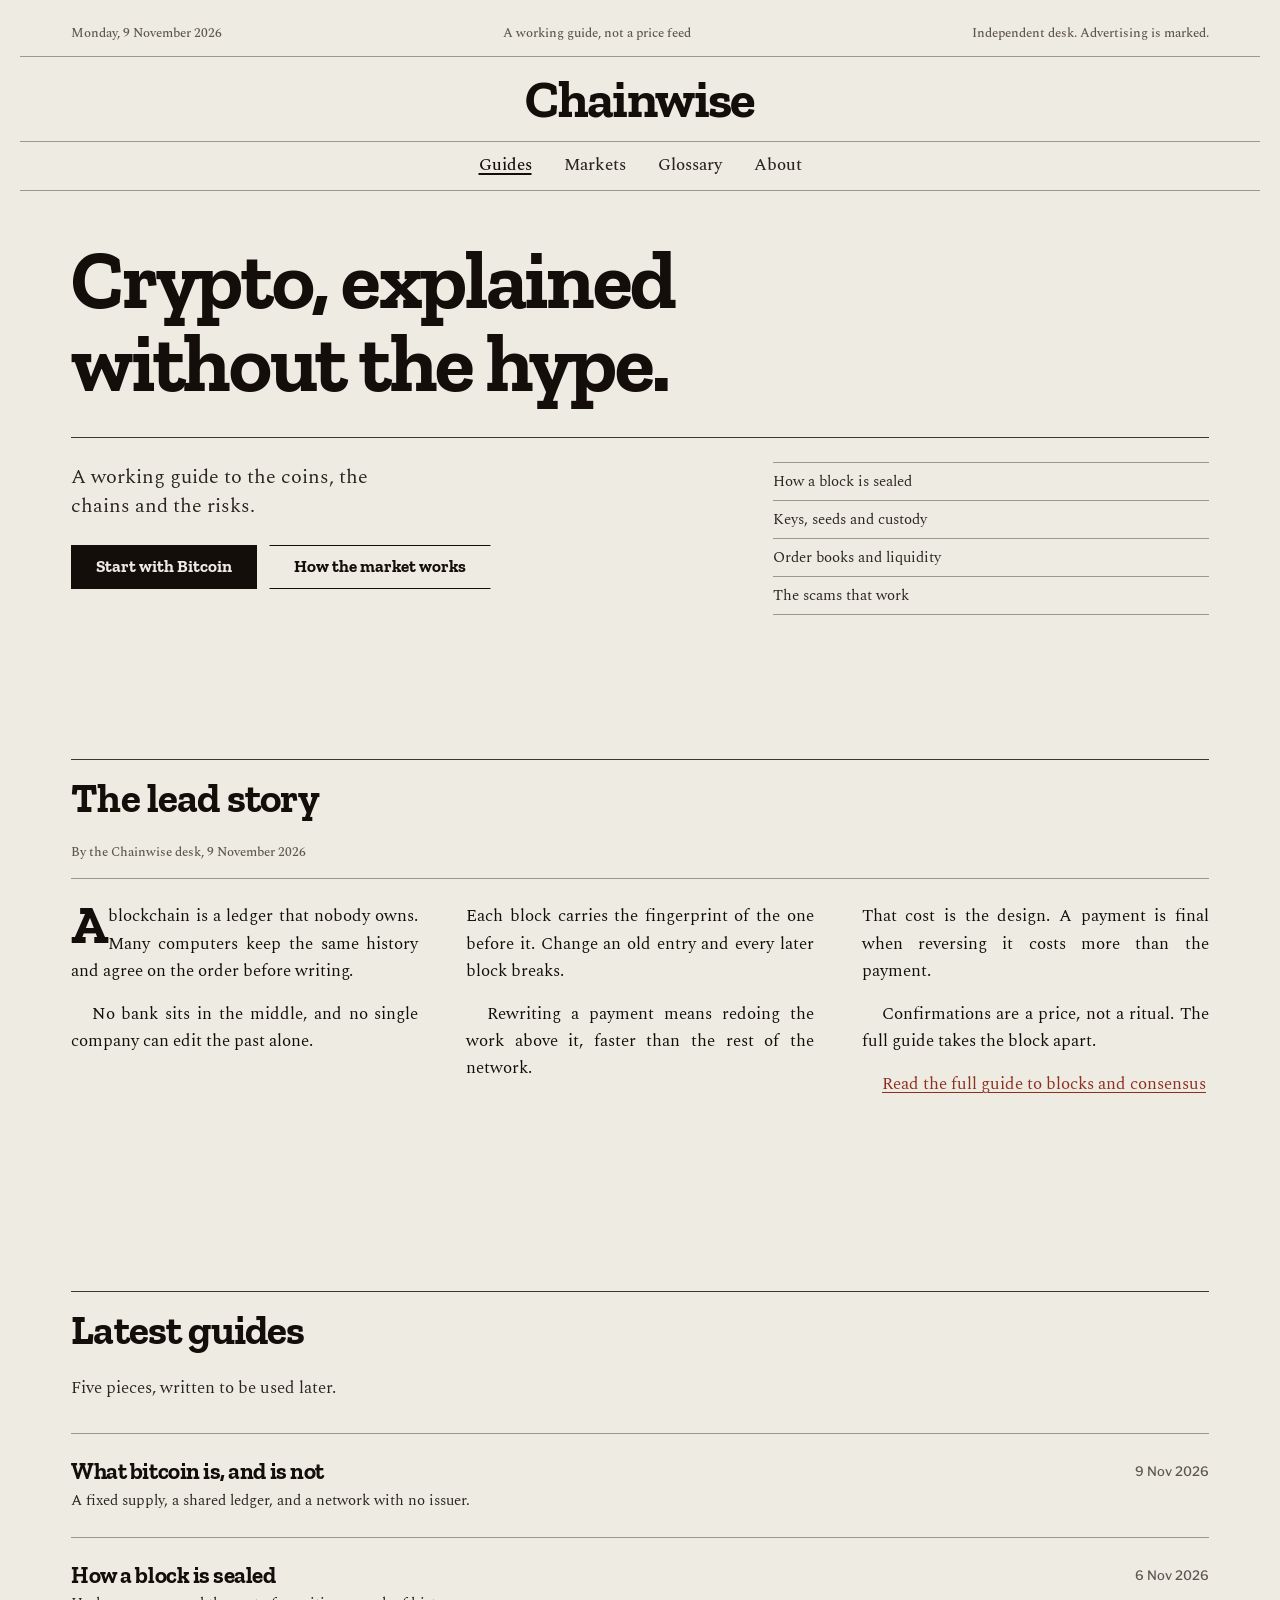
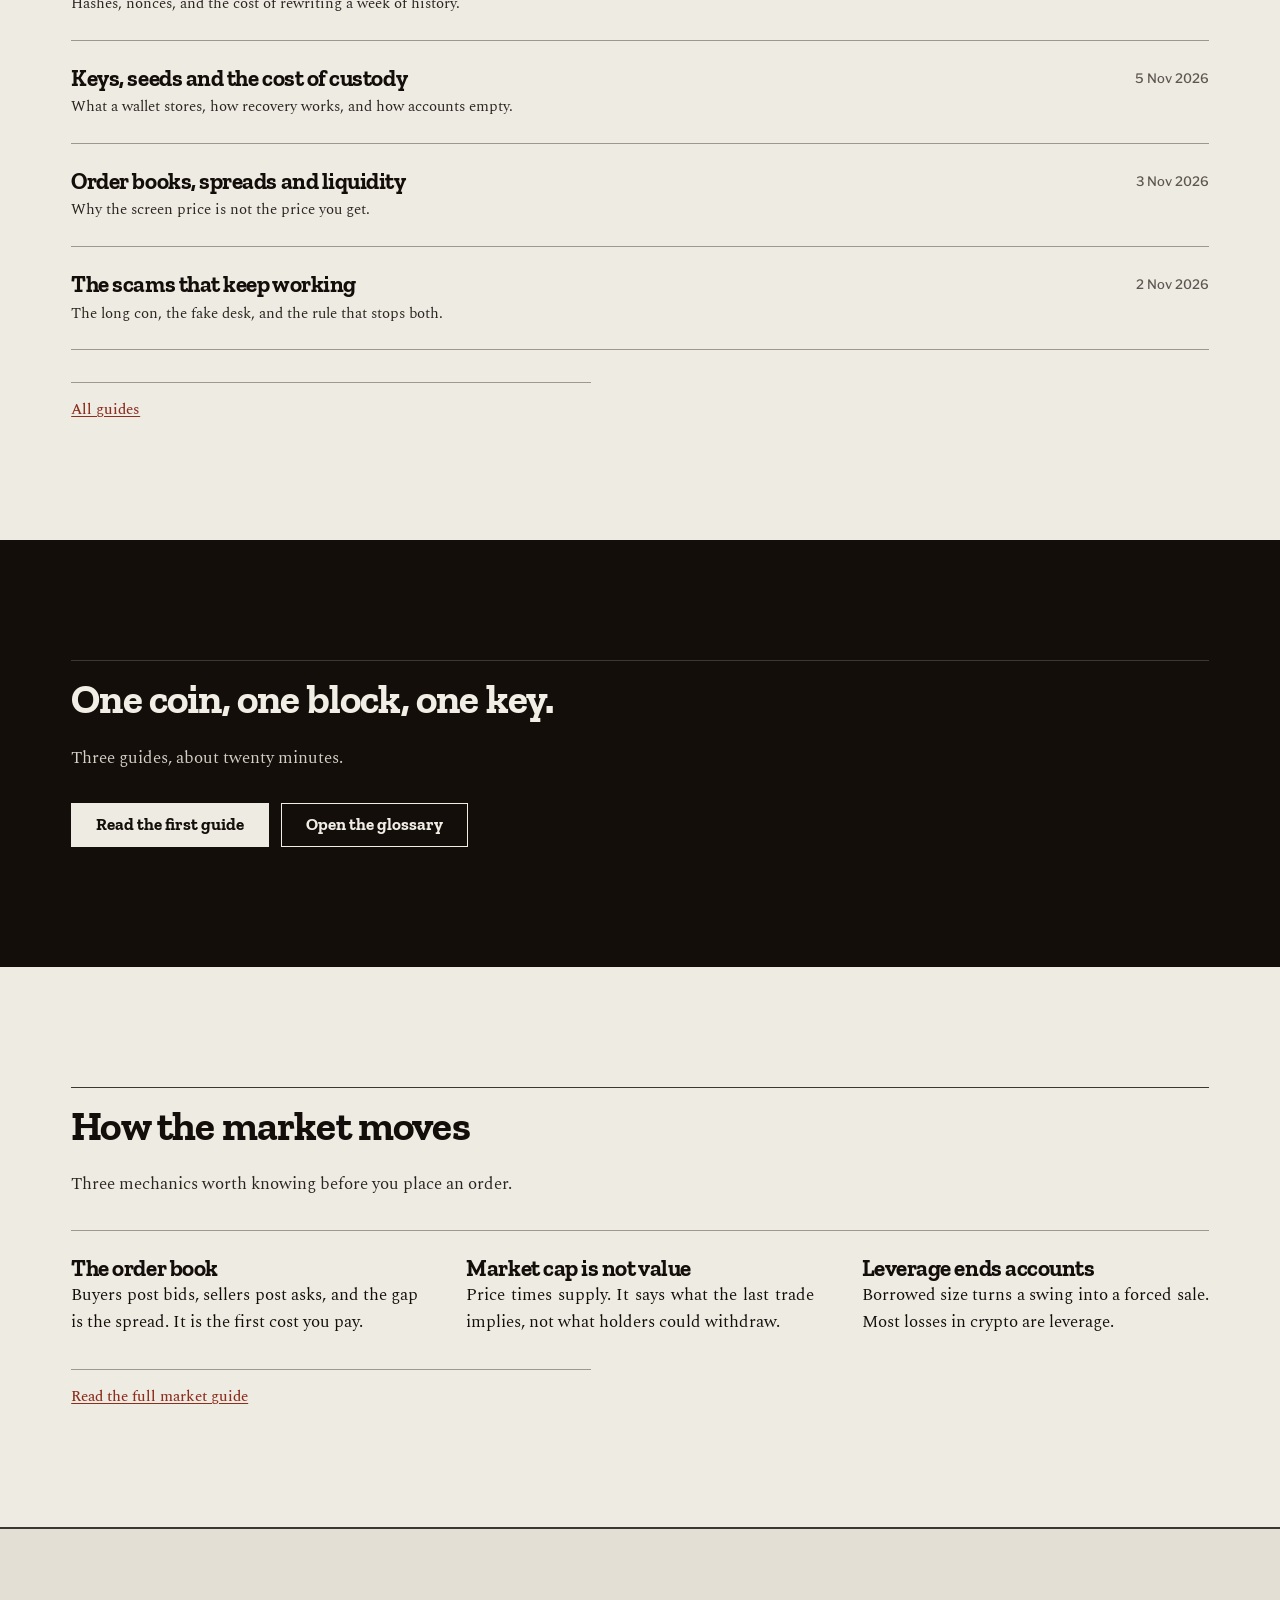
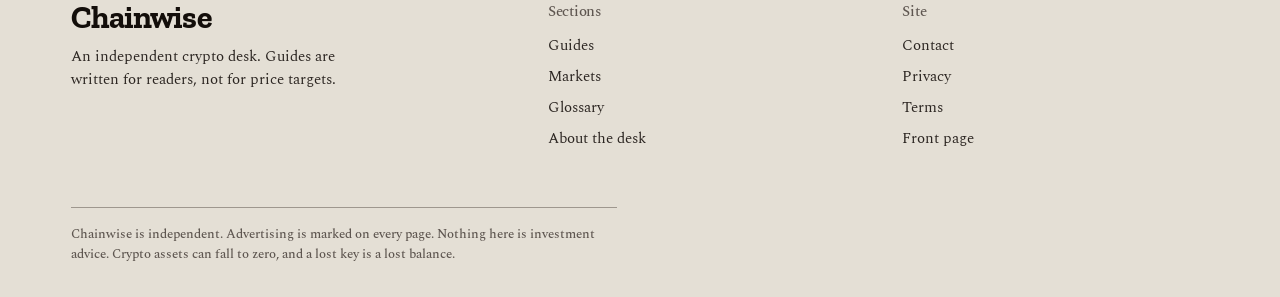
==== cryptocurrency-website/index.html @ dc1852b2 "Add Chainwise, a crypto publication for ad-network review Twelve pages of original guides, a glossar" ====
<!doctype html>
<html lang="en">
<head>
  <meta charset="utf-8">
  <meta name="viewport" content="width=device-width, initial-scale=1">
  <title>Chainwise, crypto explained without the hype</title>
  <meta name="description" content="Chainwise is an independent crypto desk: plain guides to bitcoin, blockchains, wallets and the market, plus a glossary in plain English.">
  <meta name="theme-color" content="#efeadf">
  <link rel="icon" href="data:image/svg+xml,%3Csvg xmlns='http://www.w3.org/2000/svg' viewBox='0 0 64 64'%3E%3Crect width='64' height='64' fill='%23171613'/%3E%3Ctext x='32' y='46' text-anchor='middle' font-family='Georgia,serif' font-size='38' font-weight='700' fill='%23efeadf'%3EC%3C/text%3E%3C/svg%3E">
  <meta name="profiton-domain-verification" content="e95c9ff57c43ef7f27b93172f4b1ba4f611fa2ead5712ec9dd052ca87fd2babe">
  <meta name="author" content="Chainwise desk">
  <meta property="og:title" content="Chainwise, crypto explained without the hype">
  <meta property="og:description" content="Plain guides to bitcoin, blockchains, wallets and the market.">
  <meta property="og:type" content="website">
  <link rel="preconnect" href="https://fonts.googleapis.com">
  <link rel="preconnect" href="https://fonts.gstatic.com" crossorigin>
  <link rel="stylesheet" href="https://fonts.googleapis.com/css2?family=Zilla+Slab:wght@700&family=Spectral:ital,wght@0,400;0,500;1,400&family=Libre+Franklin:wght@500&display=swap">
  <link rel="stylesheet" href="styles.css">
</head>
<body>

<a class="skip" href="#main">Skip to content</a>

<header class="masthead">
  <div class="wrap masthead__bar">
    <p><time datetime="2026-11-09">Monday, 9 November 2026</time></p>
    <p>A working guide, not a price feed</p>
    <p>Independent desk. Advertising is marked.</p>
  </div>
  <div class="wrap masthead__brand">
    <a class="wordmark" href="index.html">Chainwise</a>
  </div>
  <nav class="nav wrap" aria-label="Sections">
    <a href="learn.html" aria-current="page">Guides</a>
    <a href="learn.html#markets">Markets</a>
    <a href="glossary.html">Glossary</a>
    <a href="about.html">About</a>
  </nav>
</header>

<!-- ad: top -->
<section class="ad" data-band="top" hidden aria-label="Advertisement">
  <div class="wrap ad__inner">
    <p class="ad__label">Advertisement</p>
    <div class="ad-slot" data-slot="top" data-size="leaderboard"></div>
  </div>
</section>

<main id="main">

  <section class="hero wrap">
    <h1 class="hero__head">Crypto, explained without the hype.</h1>
    <div class="hero__foot">
      <div>
        <p class="hero__lede">A working guide to the coins, the chains and the risks.</p>
        <p class="hero__acts">
          <a class="btn btn--ink" href="what-is-bitcoin.html">Start with Bitcoin</a>
          <a class="btn btn--rule" href="reading-the-market.html">How the market works</a>
        </p>
      </div>
      <nav aria-label="Inside this issue">
        <ul class="hero__index">
          <li><a href="how-blockchains-work.html">How a block is sealed</a></li>
          <li><a href="wallets-and-self-custody.html">Keys, seeds and custody</a></li>
          <li><a href="reading-the-market.html">Order books and liquidity</a></li>
          <li><a href="crypto-scams.html">The scams that work</a></li>
        </ul>
      </nav>
    </div>
  </section>

  <section class="band band--tight wrap" aria-labelledby="lead-title">
    <h2 class="section-head" id="lead-title">The lead story</h2>
    <p class="front__byline">By the Chainwise desk, <time datetime="2026-11-09">9 November 2026</time></p>
    <div class="front">
      <div class="front__col">
        <p class="dropcap">A blockchain is a ledger that nobody owns. Many computers keep the same history and agree on the order before writing.</p>
        <p>No bank sits in the middle, and no single company can edit the past alone.</p>
      </div>
      <div class="front__col">
        <p>Each block carries the fingerprint of the one before it. Change an old entry and every later block breaks.</p>
        <p>Rewriting a payment means redoing the work above it, faster than the rest of the network.</p>
      </div>
      <div class="front__col">
        <p>That cost is the design. A payment is final when reversing it costs more than the payment.</p>
        <p>Confirmations are a price, not a ritual. The full guide takes the block apart.</p>
        <p><a href="how-blockchains-work.html">Read the full guide to blocks and consensus</a></p>
      </div>
    </div>
  </section>

  <!-- ad: mid -->
  <section class="ad" data-band="mid" hidden aria-label="Advertisement">
    <div class="wrap ad__inner">
      <p class="ad__label">Advertisement</p>
      <div class="ad-slot" data-slot="mid" data-size="rectangle"></div>
    </div>
  </section>

  <section class="band wrap" aria-labelledby="latest-title">
    <h2 class="section-head" id="latest-title">Latest guides</h2>
    <p class="section-dek">Five pieces, written to be used later.</p>
    <ol class="stories">
      <li class="story">
        <div>
          <h3 class="story__title"><a href="what-is-bitcoin.html">What bitcoin is, and is not</a></h3>
          <p class="story__dek">A fixed supply, a shared ledger, and a network with no issuer.</p>
        </div>
        <p class="story__date"><time datetime="2026-11-09">9 Nov 2026</time></p>
      </li>
      <li class="story">
        <div>
          <h3 class="story__title"><a href="how-blockchains-work.html">How a block is sealed</a></h3>
          <p class="story__dek">Hashes, nonces, and the cost of rewriting a week of history.</p>
        </div>
        <p class="story__date"><time datetime="2026-11-06">6 Nov 2026</time></p>
      </li>
      <li class="story">
        <div>
          <h3 class="story__title"><a href="wallets-and-self-custody.html">Keys, seeds and the cost of custody</a></h3>
          <p class="story__dek">What a wallet stores, how recovery works, and how accounts empty.</p>
        </div>
        <p class="story__date"><time datetime="2026-11-05">5 Nov 2026</time></p>
      </li>
      <li class="story">
        <div>
          <h3 class="story__title"><a href="reading-the-market.html">Order books, spreads and liquidity</a></h3>
          <p class="story__dek">Why the screen price is not the price you get.</p>
        </div>
        <p class="story__date"><time datetime="2026-11-03">3 Nov 2026</time></p>
      </li>
      <li class="story">
        <div>
          <h3 class="story__title"><a href="crypto-scams.html">The scams that keep working</a></h3>
          <p class="story__dek">The long con, the fake desk, and the rule that stops both.</p>
        </div>
        <p class="story__date"><time datetime="2026-11-02">2 Nov 2026</time></p>
      </li>
    </ol>
    <p class="section-foot"><a class="kicker-link" href="learn.html">All guides</a></p>
  </section>

  <section class="band--ink" aria-labelledby="start-title">
    <div class="wrap">
      <h2 class="section-head" id="start-title">One coin, one block, one key.</h2>
      <p class="section-dek measure">Three guides, about twenty minutes.</p>
      <p class="hero__acts">
        <a class="btn btn--paper" href="what-is-bitcoin.html">Read the first guide</a>
        <a class="btn btn--rule" href="glossary.html">Open the glossary</a>
      </p>
    </div>
  </section>

  <section class="band wrap" aria-labelledby="markets-title" id="markets">
    <h2 class="section-head" id="markets-title">How the market moves</h2>
    <p class="section-dek">Three mechanics worth knowing before you place an order.</p>
    <div class="front">
      <div class="front__col">
        <h3 class="story__title">The order book</h3>
        <p>Buyers post bids, sellers post asks, and the gap is the spread. It is the first cost you pay.</p>
      </div>
      <div class="front__col">
        <h3 class="story__title">Market cap is not value</h3>
        <p>Price times supply. It says what the last trade implies, not what holders could withdraw.</p>
      </div>
      <div class="front__col">
        <h3 class="story__title">Leverage ends accounts</h3>
        <p>Borrowed size turns a swing into a forced sale. Most losses in crypto are leverage.</p>
      </div>
    </div>
    <p class="section-foot"><a class="kicker-link" href="reading-the-market.html">Read the full market guide</a></p>
  </section>

  <!-- ad: bottom -->
  <section class="ad" data-band="bottom" hidden aria-label="Advertisement">
    <div class="wrap ad__inner">
      <p class="ad__label">Advertisement</p>
      <div class="ad-slot" data-slot="bottom" data-size="leaderboard"></div>
    </div>
  </section>

</main>

<footer class="colophon">
  <div class="wrap colophon__grid">
    <div>
      <p class="colophon__mark">Chainwise</p>
      <p class="colophon__line">An independent crypto desk. Guides are written for readers, not for price targets.</p>
    </div>
    <nav aria-label="Sections">
      <h2>Sections</h2>
      <ul>
        <li><a href="learn.html">Guides</a></li>
        <li><a href="learn.html#markets">Markets</a></li>
        <li><a href="glossary.html">Glossary</a></li>
        <li><a href="about.html">About the desk</a></li>
      </ul>
    </nav>
    <nav aria-label="Site">
      <h2>Site</h2>
      <ul>
        <li><a href="contact.html">Contact</a></li>
        <li><a href="privacy.html">Privacy</a></li>
        <li><a href="terms.html">Terms</a></li>
        <li><a href="index.html">Front page</a></li>
      </ul>
    </nav>
    <p class="colophon__note">Chainwise is independent. Advertising is marked on every page. Nothing here is investment advice. Crypto assets can fall to zero, and a lost key is a lost balance.</p>
  </div>
</footer>

<!-- sticky anchor ad -->
<div class="anchor" id="anchor-ad" hidden>
  <button class="anchor__close" id="anchor-close" type="button" aria-label="Close advertisement">×</button>
  <div class="anchor__inner">
    <div class="ad-slot" id="anchor-slot" data-slot="anchor" data-size="anchor"></div>
  </div>
</div>

<!-- hidden, script only -->
<div class="ad-slot ad-slot-hidden" data-slot="native" aria-hidden="true"></div>
<div class="ad-slot ad-slot-hidden" data-slot="pop" aria-hidden="true"></div>
<div class="ad-slot ad-slot-hidden" data-slot="social" aria-hidden="true"></div>

<script src="ads.js"></script>
<script src="site.js"></script>
</body>
</html>
---- cryptocurrency-website/styles.css ----
/* Hallmark · v2.0.0 · build · genre: editorial · theme: newsprint (dealt 2/3, seed professional-cryptocurrency-knowledge-magazine-2f0e·7677c593·2026-11-09·r0) · job: read a guide · nav: centred masthead over a double rule · footer: colophon · hero: Banner · signature: the sealed block, four named parts on one ruled diagram */
/* Hallmark · pre-emit critique: P4 H4 E4 S4 R4 V4 · weakest: S, a crypto explainer could belong to any finance desk; fixed by leading with the block's own parts, named, instead of a market dashboard */
/* Hallmark · dismissed F18 · the three slots are ad placements, not image slots */
/* Hallmark · dismissed 58 · guides and policies are documents, not screens; the front page is held to the budget and passes */

/* ===========================================================
   Tokens
   =========================================================== */

:root {
  --paper: oklch(94% 0.011 92);
  --paper-2: oklch(90.5% 0.015 88);
  --paper-3: oklch(87% 0.017 86);
  --ink: oklch(17% 0.012 60);
  --ink-2: oklch(27% 0.012 58);
  --muted: oklch(46% 0.014 60);
  --rule: oklch(68% 0.016 75);
  --rule-2: oklch(34% 0.012 60);
  --brick: oklch(44% 0.13 32);
  --paper-on-ink: oklch(95% 0.012 90);
  --paper-soft: oklch(86% 0.014 88);
  --focus: oklch(48% 0.17 32);

  --display: "Zilla Slab", ui-serif, Georgia, serif;
  --body: "Spectral", ui-serif, Georgia, serif;
  --agate: "Libre Franklin", ui-sans-serif, system-ui, sans-serif;

  --text-xs: 0.8125rem;
  --text-sm: 0.9375rem;
  --text-base: 1.0625rem;
  --text-lead: clamp(1.1875rem, 1.6vw, 1.375rem);
  --text-title: clamp(1.25rem, 1.8vw, 1.5rem);
  --text-section: clamp(2.05rem, 3.2vw, 2.9rem);
  --text-hero: clamp(2.8rem, 6.4vw, 5.2rem);

  --space-3xs: 0.125rem;
  --space-2xs: 0.25rem;
  --space-xs: 0.5rem;
  --space-sm: 0.75rem;
  --space-md: 1rem;
  --space-lg: 1.5rem;
  --space-xl: 2rem;
  --space-2xl: 3rem;
  --space-3xl: 4.5rem;
  --space-4xl: 7.5rem;
  --space-5xl: 9rem;

  --container: 1240px;
  --gutter: clamp(1rem, 4vw, 4.5rem);
  --rule-hair: 1px;
  --measure: 65ch;

  --z-ad: 40;
  --z-anchor: 60;
}

/* ===========================================================
   Base
   =========================================================== */

*,
*::before,
*::after { box-sizing: border-box; }

html,
body { overflow-x: clip; }

html {
  background: var(--paper);
  color: var(--ink);
  -webkit-text-size-adjust: 100%;
}

body {
  margin: 0;
  font-family: var(--body);
  font-size: var(--text-base);
  line-height: 1.55;
  font-weight: 400;
  text-rendering: optimizeLegibility;
  background: var(--paper);
}

body::selection { background: color-mix(in oklab, var(--brick) 22%, transparent); }

img,
svg,
iframe { max-width: 100%; }

h1,
h2,
h3,
h4,
p,
figure,
blockquote,
ul,
ol,
dl { margin: 0; }

h1,
h2,
h3,
h4 {
  font-family: var(--display);
  font-weight: 700;
  letter-spacing: -0.02em;
  line-height: 1.1;
  overflow-wrap: break-word;
  min-width: 0;
  text-wrap: balance;
}

a {
  color: var(--brick);
  text-decoration: underline;
  text-decoration-thickness: var(--rule-hair);
  text-underline-offset: 0.16em;
  transition: text-decoration-thickness 120ms ease;
}

a:hover { text-decoration-thickness: 2px; }

a:focus-visible,
button:focus-visible,
input:focus-visible,
textarea:focus-visible,
select:focus-visible {
  outline: 2px solid var(--focus);
  outline-offset: 2px;
  border-radius: 0;
}

p { max-width: var(--measure); }

hr {
  border: 0;
  border-block-start: var(--rule-hair) solid var(--rule);
  margin-block: var(--space-xl);
}

.wrap {
  width: 100%;
  max-width: var(--container);
  margin-inline: auto;
  padding-inline: var(--gutter);
}

.skip {
  position: absolute;
  left: var(--space-md);
  top: var(--space-md);
  z-index: 100;
  padding: var(--space-sm) var(--space-md);
  background: var(--ink);
  color: var(--paper);
  font: 700 var(--text-sm)/1 var(--display);
  transform: translateY(-200%);
}

.skip:focus-visible { transform: translateY(0); }

.visually-hidden {
  position: absolute;
  width: 1px;
  height: 1px;
  margin: -1px;
  padding: 0;
  overflow: hidden;
  clip-path: inset(50%);
  white-space: nowrap;
}

/* ===========================================================
   Masthead
   =========================================================== */

.masthead { padding-block-start: var(--space-lg); }

.masthead__bar {
  display: flex;
  flex-wrap: wrap;
  justify-content: space-between;
  gap: var(--space-sm) var(--space-lg);
  padding-block-end: var(--space-sm);
  border-block-end: var(--rule-hair) solid var(--rule);
  font: 500 var(--text-xs)/1.5 var(--body);
  color: var(--muted);
}

.masthead__bar p { max-width: none; }

.masthead__brand { padding-block: var(--space-md); text-align: center; }

.wordmark {
  display: inline-block;
  font: 700 clamp(2.2rem, 5vw, 3.3rem)/1 var(--display);
  letter-spacing: -0.03em;
  color: var(--ink);
  text-decoration: none;
}

.wordmark:hover { text-decoration: none; }

.nav {
  display: flex;
  flex-wrap: wrap;
  justify-content: center;
  column-gap: var(--space-xl);
  row-gap: var(--space-xs);
  padding-block: var(--space-sm);
  border-block: var(--rule-hair) solid var(--rule);
  font: 500 var(--text-base)/1.4 var(--body);
}

.nav a { color: var(--ink-2); text-decoration: none; }

.nav a:hover { color: var(--brick); text-decoration: underline; }

.nav a[aria-current="page"] { color: var(--ink); text-decoration: underline; text-decoration-thickness: 2px; }

.rule-double {
  height: 2px;
  border-block: var(--rule-hair) solid var(--rule-2);
  border-inline: 0;
  margin: var(--space-2xs) 0 var(--space-lg);
}

/* ===========================================================
   Hero
   =========================================================== */

.hero { padding-block: var(--space-2xl) var(--space-3xl); }

.hero__head {
  font-size: var(--text-hero);
  line-height: 1.01;
  letter-spacing: -0.028em;
  max-width: 19ch;
}

.hero__foot {
  display: grid;
  grid-template-columns: minmax(0, 1.5fr) minmax(0, 1fr);
  gap: var(--space-2xl);
  align-items: start;
  margin-block-start: var(--space-xl);
  padding-block-start: var(--space-lg);
  border-block-start: var(--rule-hair) solid var(--rule-2);
}

.hero__lede {
  font-size: var(--text-lead);
  line-height: 1.45;
  color: var(--ink-2);
  max-width: 34ch;
}

.hero__acts {
  display: flex;
  flex-wrap: wrap;
  gap: var(--space-sm);
  margin-block-start: var(--space-lg);
}

.hero__index { list-style: none; padding: 0; }

.hero__index li {
  padding-block: var(--space-xs);
  border-block-start: var(--rule-hair) solid var(--rule);
  font: 400 var(--text-sm)/1.4 var(--body);
}

.hero__index li:last-child { border-block-end: var(--rule-hair) solid var(--rule); }

.hero__index a { color: var(--ink-2); text-decoration: none; }

.hero__index a:hover { color: var(--brick); text-decoration: underline; }

/* ===========================================================
   Buttons
   =========================================================== */

.btn {
  display: inline-flex;
  align-items: center;
  justify-content: center;
  min-height: 44px;
  padding: var(--space-sm) var(--space-lg);
  border: var(--rule-hair) solid transparent;
  border-radius: 0;
  font: 700 var(--text-base)/1 var(--display);
  text-decoration: none;
  transition: background-color 120ms ease, color 120ms ease;
}

.btn--ink { background: var(--ink); color: var(--paper); }

.btn--ink:hover { background: var(--rule-2); }

.btn--rule {
  background: transparent;
  color: var(--ink);
  border-block: var(--rule-hair) solid var(--ink);
  padding-block: var(--space-sm);
}

.btn--rule:hover { color: var(--brick); border-color: var(--brick); }

.btn--paper { background: var(--paper); color: var(--ink); }

.btn--paper:hover { background: var(--paper-2); }

.btn:active { transform: translateY(1px); }

.btn[disabled],
.btn[aria-disabled="true"],
button:disabled {
  cursor: not-allowed;
  opacity: 0.55;
}

.btn[disabled]:hover,
.btn[aria-disabled="true"]:hover,
button:disabled:hover {
  background: var(--ink);
  color: var(--paper);
}

input:disabled,
textarea:disabled,
select:disabled {
  background: var(--paper-3);
  color: var(--muted);
  cursor: not-allowed;
}

input:active,
textarea:active { border-color: var(--brick); }

/* ===========================================================
   Bands and sections
   =========================================================== */

.band { padding-block: var(--space-4xl); }

.band--tight { padding-block: var(--space-3xl); }

.band--paper2 {
  background: var(--paper-2);
  border-block: var(--rule-hair) solid var(--rule);
  padding-block: var(--space-3xl);
}

.band--ink {
  background: var(--ink);
  color: var(--paper-on-ink);
  padding-block: var(--space-4xl);
}

.band--ink a { color: var(--paper-on-ink); }

.band--ink p { color: var(--paper-soft); }

.band--ink .btn--rule {
  color: var(--paper-on-ink);
  border-color: var(--paper-on-ink);
}

.band--ink .btn--paper {
  background: var(--paper);
  color: var(--ink);
}

.band--ink .btn--paper:hover {
  background: var(--paper-2);
  color: var(--ink);
}

.section-head {
  font-size: var(--text-section);
  line-height: 1.06;
  margin-block: 0 var(--space-lg);
  padding-block-start: var(--space-md);
  border-block-start: var(--rule-hair) solid var(--rule-2);
}

.section-dek {
  max-width: 52ch;
  color: var(--ink-2);
  margin-block: 0 var(--space-xl);
}

.section-foot {
  margin-block-start: var(--space-xl);
  padding-block-start: var(--space-md);
  border-block-start: var(--rule-hair) solid var(--rule);
  font: 500 var(--text-sm)/1.4 var(--body);
  color: var(--muted);
}

/* ===========================================================
   Front page columns
   =========================================================== */

.front {
  display: grid;
  grid-template-columns: repeat(3, minmax(0, 1fr));
  gap: var(--space-2xl);
  padding-block-start: var(--space-lg);
  border-block-start: var(--rule-hair) solid var(--rule);
}

.front__col {
  font-size: var(--text-base);
  line-height: 1.6;
  text-align: justify;
  hyphens: auto;
}

.front__col p + p { margin-block-start: var(--space-md); text-indent: 1.2em; }

.front__col .dropcap::first-letter {
  float: left;
  font: 700 3.2em/0.82 var(--display);
  padding-inline-end: 0.06em;
  padding-block-start: 0.04em;
}

.front__col a { color: var(--brick); }

.front__byline {
  font: 500 var(--text-xs)/1.5 var(--body);
  color: var(--muted);
  margin-block-end: var(--space-md);
}

/* ===========================================================
   Story list
   =========================================================== */

.stories { list-style: none; padding: 0; }

.story {
  display: grid;
  grid-template-columns: minmax(0, 1fr) auto;
  gap: var(--space-md) var(--space-2xl);
  align-items: start;
  padding-block: var(--space-lg);
  border-block-start: var(--rule-hair) solid var(--rule);
}

.story:last-child { border-block-end: var(--rule-hair) solid var(--rule); }

.story__title { font-size: var(--text-title); line-height: 1.2; }

.story__title a { color: var(--ink); text-decoration: none; }

.story__title a:hover { color: var(--brick); text-decoration: underline; }

.story__dek {
  margin-block-start: var(--space-2xs);
  color: var(--ink-2);
  max-width: 56ch;
  font-size: var(--text-sm);
  line-height: 1.5;
}

.story__date {
  font: 500 var(--text-xs)/1.4 var(--agate);
  color: var(--muted);
  white-space: nowrap;
  padding-block-start: var(--space-2xs);
}

/* ===========================================================
   Article
   =========================================================== */

.article-head { padding-block: var(--space-2xl) var(--space-xl); }

.article-head h1 {
  font-size: clamp(2.4rem, 4.6vw, 3.8rem);
  line-height: 1.05;
  letter-spacing: -0.025em;
  max-width: 24ch;
}

.article-head__stand {
  margin-block-start: var(--space-md);
  font-size: var(--text-lead);
  line-height: 1.45;
  color: var(--ink-2);
  max-width: 46ch;
}

.byline {
  margin-block-start: var(--space-lg);
  padding-block-start: var(--space-sm);
  border-block-start: var(--rule-hair) solid var(--rule);
  font: 500 var(--text-xs)/1.5 var(--body);
  color: var(--muted);
  max-width: none;
}

.article-layout {
  display: grid;
  grid-template-columns: minmax(0, var(--measure)) minmax(0, 300px);
  gap: var(--space-2xl);
  justify-content: space-between;
  padding-block-end: var(--space-4xl);
}

.article-body { min-width: 0; }

.article-body p { margin-block: 0 var(--space-lg); }

.article-body > p:first-of-type::first-letter {
  float: left;
  font: 700 3.2em/0.82 var(--display);
  padding-inline-end: 0.06em;
  padding-block-start: 0.04em;
}

.article-body h2 {
  font-size: clamp(1.6rem, 2.2vw, 2rem);
  line-height: 1.15;
  margin-block: var(--space-2xl) var(--space-md);
}

.article-body h3 {
  font-size: var(--text-title);
  margin-block: var(--space-xl) var(--space-sm);
}

.article-body ul,
.article-body ol { padding-inline-start: var(--space-lg); margin-block: 0 var(--space-lg); }

.article-body li { margin-block-end: var(--space-xs); max-width: 60ch; }

.article-body ul li::marker { color: var(--brick); }

.article-body blockquote {
  margin-block: var(--space-2xl);
  padding-block: var(--space-lg);
  border-block: var(--rule-hair) solid var(--rule-2);
  font: 700 clamp(1.35rem, 2vw, 1.7rem)/1.25 var(--display);
  letter-spacing: -0.015em;
  color: var(--ink);
}

.article-body blockquote p { max-width: 45ch; }

.article-body code {
  font-family: var(--agate);
  font-size: 0.92em;
  background: var(--paper-2);
  padding: 0.1em 0.3em;
  border-block: var(--rule-hair) solid var(--rule);
}

.note {
  margin-block: var(--space-2xl);
  padding-block: var(--space-lg);
  border-block: var(--rule-hair) solid var(--rule-2);
}

.note h2 { margin-block: 0 var(--space-xs); font-size: var(--text-title); }

.note p { font-size: var(--text-sm); line-height: 1.55; color: var(--ink-2); margin: 0; }

.rail { display: grid; gap: var(--space-xl); align-content: start; }

.rail__head {
  font: 500 var(--text-sm)/1.4 var(--body);
  color: var(--muted);
  padding-block-end: var(--space-xs);
  border-block-end: var(--rule-hair) solid var(--rule);
  max-width: none;
}

.related { list-style: none; padding: 0; }

.related li {
  padding-block: var(--space-sm);
  border-block-start: var(--rule-hair) solid var(--rule);
  font: 400 var(--text-sm)/1.45 var(--body);
  max-width: none;
}

.related li:last-child { border-block-end: var(--rule-hair) solid var(--rule); }

.related a { color: var(--ink-2); text-decoration: none; }

.related a:hover { color: var(--brick); text-decoration: underline; }

/* ===========================================================
   Block parts
   =========================================================== */

.parts {
  display: grid;
  grid-template-columns: repeat(4, minmax(0, 1fr));
  margin-block: var(--space-xl) var(--space-2xl);
  border-block: var(--rule-hair) solid var(--rule-2);
}

.parts__item {
  padding: var(--space-md);
  border-inline-start: var(--rule-hair) solid var(--rule);
}

.parts__item:first-child { border-inline-start: 0; }

.parts dt {
  font: 700 var(--text-base)/1.25 var(--display);
  margin-block-end: var(--space-2xs);
}

.parts dd {
  margin: 0;
  font-size: var(--text-sm);
  line-height: 1.5;
  color: var(--ink-2);
}

@media (max-width: 820px) {
  .parts { grid-template-columns: repeat(2, minmax(0, 1fr)); }
  .parts__item:nth-child(3) { border-inline-start: 0; }
  .parts__item:nth-child(3),
  .parts__item:nth-child(4) { border-block-start: var(--rule-hair) solid var(--rule); }
}

@media (max-width: 520px) {
  .parts { grid-template-columns: minmax(0, 1fr); }
  .parts__item { border-inline-start: 0; border-block-start: var(--rule-hair) solid var(--rule); }
  .parts__item:first-child { border-block-start: 0; }
}

/* ===========================================================
   Glossary
   =========================================================== */

.letters {
  display: flex;
  flex-wrap: wrap;
  gap: var(--space-xs) var(--space-sm);
  padding-block: var(--space-md);
  border-block: var(--rule-hair) solid var(--rule);
  font: 500 var(--text-sm)/1 var(--agate);
}

.letters a { color: var(--ink-2); text-decoration: none; }

.letters a:hover { color: var(--brick); text-decoration: underline; }

.term-group { padding-block-start: var(--space-2xl); }

.term-group h2 {
  font-size: var(--text-section);
  padding-block-end: var(--space-xs);
  border-block-end: 2px solid var(--rule-2);
}

.term {
  display: grid;
  grid-template-columns: minmax(0, 16rem) minmax(0, 1fr);
  gap: var(--space-md) var(--space-2xl);
  padding-block: var(--space-md);
  border-block-end: var(--rule-hair) solid var(--rule);
}

.term dt { font: 700 var(--text-base)/1.35 var(--display); }

.term dd { margin: 0; font-size: var(--text-sm); line-height: 1.6; color: var(--ink-2); max-width: 62ch; }

/* ===========================================================
   Forms
   =========================================================== */

.form { display: grid; gap: var(--space-md); max-width: 34rem; }

.field { display: grid; gap: var(--space-2xs); }

.field label { font: 500 var(--text-sm)/1.4 var(--body); color: var(--ink-2); }

.field input,
.field textarea {
  width: 100%;
  padding: var(--space-sm);
  border: var(--rule-hair) solid var(--rule-2);
  border-radius: 0;
  background: var(--paper-2);
  color: var(--ink);
  font: 400 var(--text-base)/1.5 var(--body);
}

.field textarea { min-height: 9rem; resize: vertical; }

.form__note { font: 500 var(--text-xs)/1.5 var(--body); color: var(--muted); }

.form__status {
  font: 500 var(--text-sm)/1.5 var(--body);
  color: var(--ink-2);
  padding-block-start: var(--space-sm);
  border-block-start: var(--rule-hair) solid var(--rule);
  max-width: none;
}

.form__status[data-state="error"] { color: var(--brick); }

/* ===========================================================
   Ad slots
   =========================================================== */

.ad {
  padding-block: var(--space-xl);
  border-block: var(--rule-hair) solid var(--rule);
  background: var(--paper);
}

.ad[hidden] { display: none; }

.ad__inner { display: grid; justify-items: center; gap: var(--space-xs); }

.ad__label {
  font: 500 var(--text-xs)/1.4 var(--body);
  color: var(--muted);
  max-width: none;
}

.ad-slot {
  position: relative;
  display: flex;
  justify-content: center;
  align-items: center;
  width: 100%;
  overflow: hidden;
  background: var(--paper-2);
}

.ad-slot iframe { display: block; border: 0; max-width: none; }

.ad-slot[data-size="leaderboard"] { min-height: 92px; }
.ad-slot[data-size="rectangle"] { min-height: 252px; }
.ad-slot[data-size="wide"] { min-height: 62px; }
.ad-slot[data-size="native"] { min-height: 200px; }
.ad-slot[data-size="anchor"] { min-height: 92px; }

.ad-slot[data-size="leaderboard"] { max-width: 728px; }
.ad-slot[data-size="wide"] { max-width: 468px; }
.ad-slot[data-size="rectangle"] { max-width: 300px; }

.ad-slot.is-scaled { min-height: 0; }

.ad-note {
  font: 500 var(--text-xs)/1.5 var(--body);
  color: var(--muted);
  padding-block: var(--space-sm);
  max-width: none;
}

/* sticky anchor */
.anchor {
  position: fixed;
  inset-inline: 0;
  bottom: 0;
  z-index: var(--z-anchor);
  background: var(--paper);
  border-block-start: var(--rule-hair) solid var(--rule-2);
}

.anchor[hidden] { display: none; }

.anchor__inner {
  display: flex;
  justify-content: center;
  align-items: center;
  padding-block: var(--space-xs);
  padding-inline: var(--space-2xl);
}

.anchor__close {
  position: absolute;
  top: var(--space-2xs);
  right: var(--space-2xs);
  width: 32px;
  height: 32px;
  border: var(--rule-hair) solid var(--rule-2);
  background: var(--paper);
  color: var(--ink);
  font: 500 1rem/1 var(--body);
  cursor: pointer;
}

.anchor__close:hover { background: var(--paper-2); }

.ad-slot-hidden {
  position: absolute !important;
  left: -9999px;
  width: 1px;
  height: 1px;
  overflow: hidden;
}

/* ===========================================================
   Footer
   =========================================================== */

.colophon {
  padding-block: var(--space-3xl) var(--space-xl);
  border-block-start: 2px solid var(--rule-2);
  background: var(--paper-2);
}

.colophon__grid {
  display: grid;
  grid-template-columns: minmax(0, 1.4fr) minmax(0, 1fr) minmax(0, 1fr);
  gap: var(--space-2xl);
}

.colophon__mark {
  font: 700 2rem/1 var(--display);
  letter-spacing: -0.03em;
  max-width: none;
}

.colophon__line {
  margin-block-start: var(--space-sm);
  font-size: var(--text-sm);
  line-height: 1.55;
  color: var(--ink-2);
  max-width: 34ch;
}

.colophon h2 {
  font: 500 var(--text-sm)/1.4 var(--body);
  color: var(--muted);
  margin-block-end: var(--space-sm);
}

.colophon ul { list-style: none; padding: 0; }

.colophon li { margin-block-end: var(--space-xs); font-size: var(--text-sm); }

.colophon a { color: var(--ink-2); text-decoration: none; }

.colophon a:hover { color: var(--brick); text-decoration: underline; }

.colophon__note {
  grid-column: 1 / -1;
  padding-block-start: var(--space-md);
  border-block-start: var(--rule-hair) solid var(--rule);
  font: 500 var(--text-xs)/1.6 var(--body);
  color: var(--muted);
  max-width: 78ch;
}

/* ===========================================================
   Utilities
   =========================================================== */

.stack-sm > * + * { margin-block-start: var(--space-sm); }

.stack-md > * + * { margin-block-start: var(--space-md); }

.measure { max-width: var(--measure); }

.muted { color: var(--muted); }

.kicker-link {
  font: 500 var(--text-sm)/1.4 var(--body);
  color: var(--brick);
}

/* ===========================================================
   Responsive
   =========================================================== */

@media (max-width: 1080px) {
  .article-layout { grid-template-columns: minmax(0, 1fr); gap: var(--space-2xl); }
  .rail { grid-template-columns: repeat(2, minmax(0, 1fr)); gap: var(--space-xl); }
  .front { grid-template-columns: repeat(2, minmax(0, 1fr)); }
  .colophon__grid { grid-template-columns: minmax(0, 1fr) minmax(0, 1fr); }
}

@media (max-width: 820px) {
  .hero__foot { grid-template-columns: minmax(0, 1fr); gap: var(--space-xl); }
  .hero__head { max-width: none; }
  .front { grid-template-columns: minmax(0, 1fr); }
  .term { grid-template-columns: minmax(0, 1fr); gap: var(--space-xs); }
  .rail { grid-template-columns: minmax(0, 1fr); }
  .band { padding-block: var(--space-3xl); }
  .band--ink { padding-block: var(--space-3xl); }
  .article-layout { padding-block-end: var(--space-3xl); }
}

@media (max-width: 600px) {
  :root { --gutter: 1rem; }
  .story { grid-template-columns: minmax(0, 1fr); gap: var(--space-2xs); }
  .story__date { padding-block-start: 0; }
  .colophon__grid { grid-template-columns: minmax(0, 1fr); }
  .article-head h1 { font-size: clamp(2rem, 9vw, 2.6rem); }
  .masthead__bar { justify-content: center; text-align: center; }
  .anchor__inner { padding-inline: var(--space-lg); }
}

@media (prefers-reduced-motion: reduce) {
  *,
  *::before,
  *::after {
    transition-duration: 0.001ms !important;
    animation-duration: 0.001ms !important;
    animation-iteration-count: 1 !important;
  }
}

/* ===========================================================
   Print
   =========================================================== */

@media print {
  .masthead__bar,
  .nav,
  .ad,
  .anchor,
  .rail,
  .colophon__grid nav,
  .skip { display: none !important; }

  html,
  body { background: var(--paper); color: var(--ink); }

  .article-layout { grid-template-columns: minmax(0, 1fr); }

  a { color: var(--ink); text-decoration: none; }
}
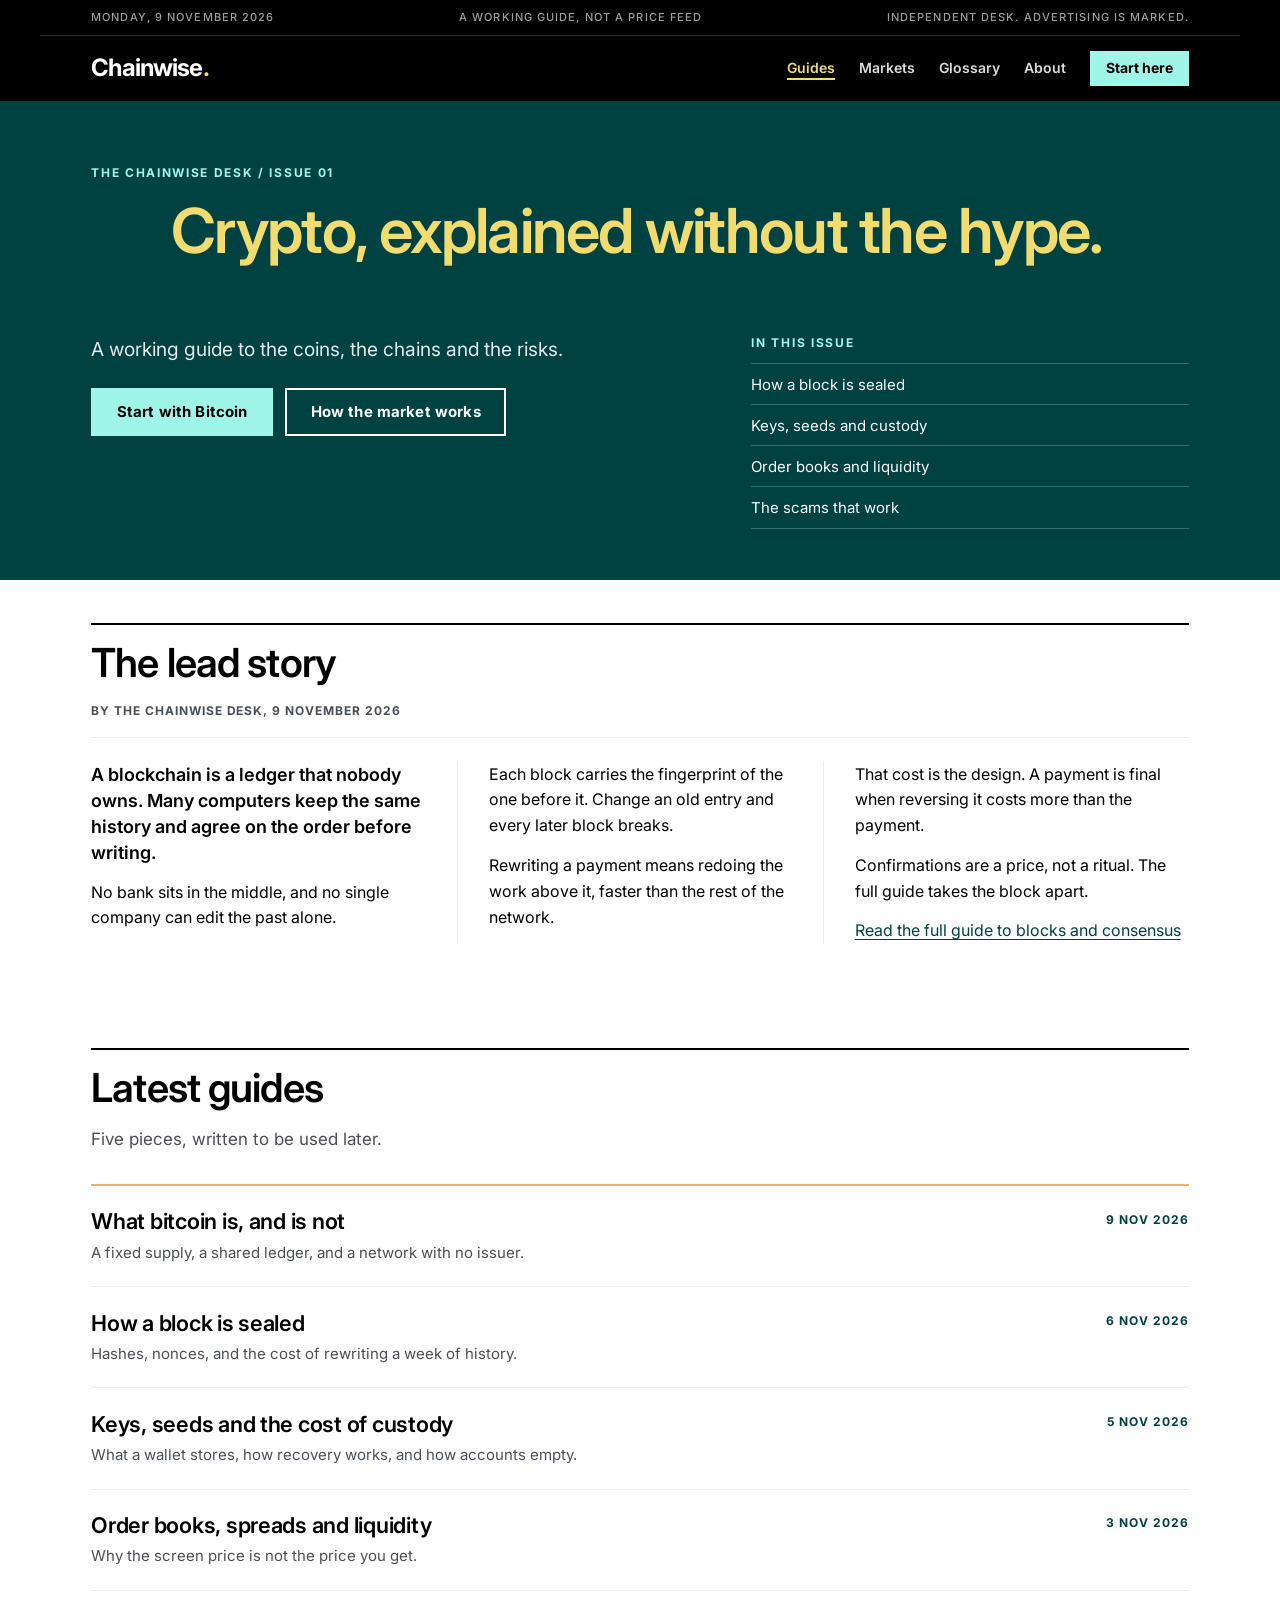
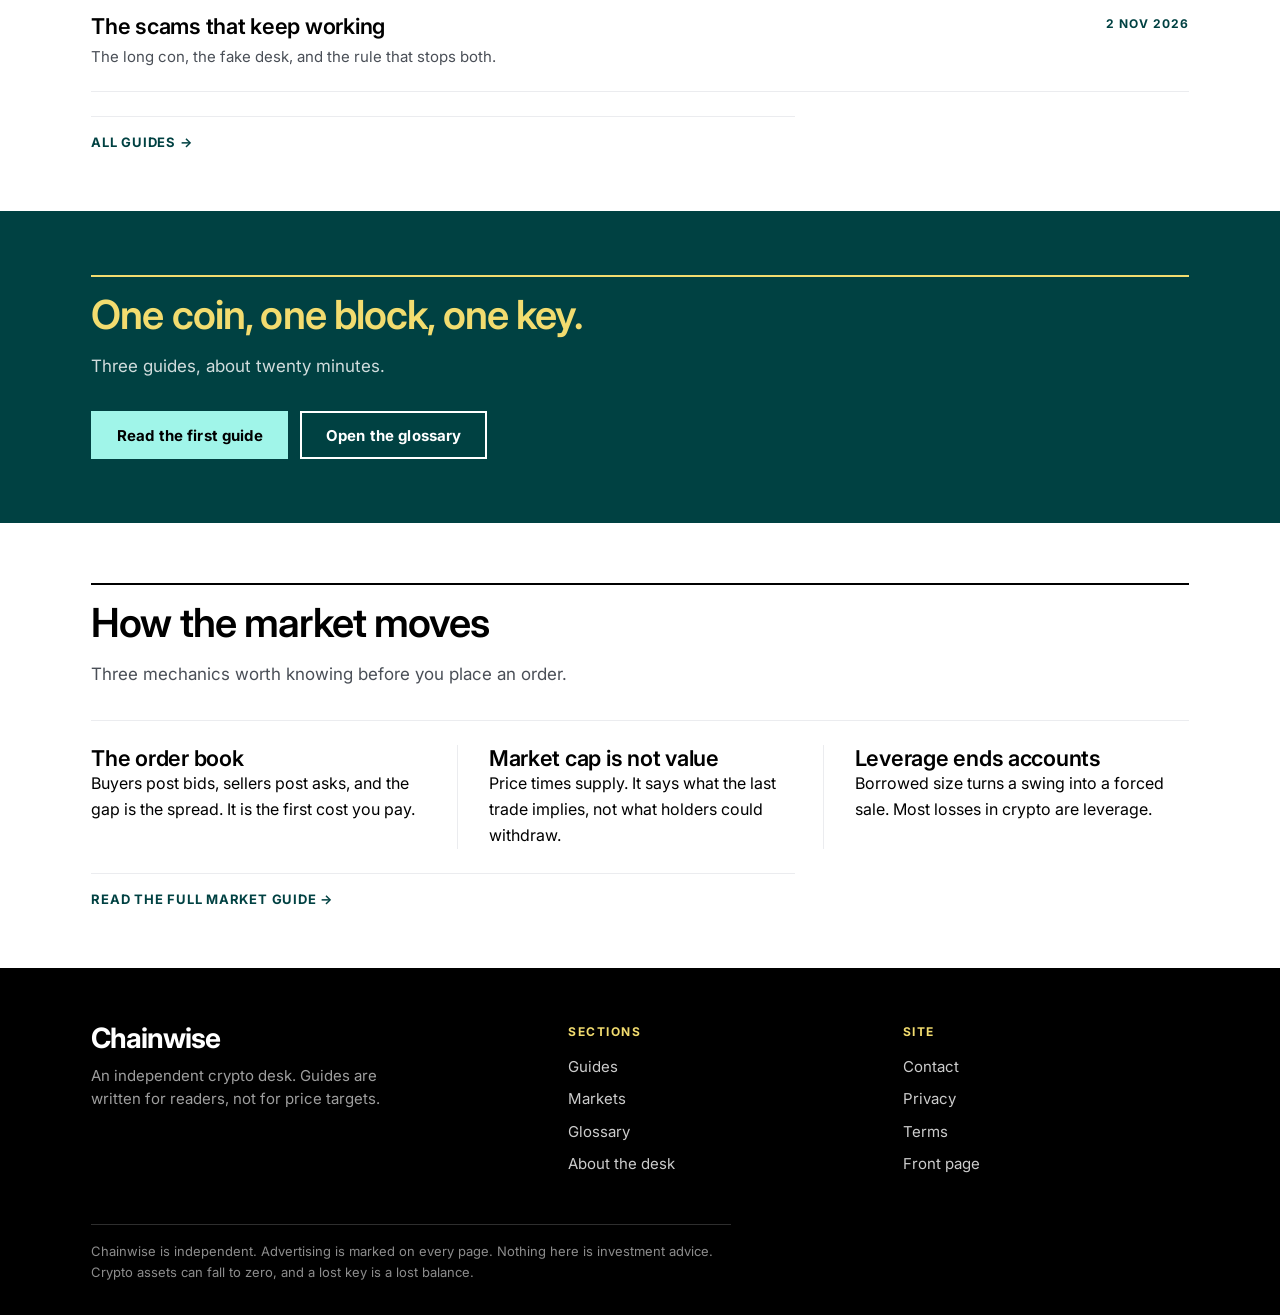
==== commit e3903421: "Redesign the crypto site on the MIT Technology Review system Single grotesk family (Inter) replaces " ====
--- a/cryptocurrency-website/index.html
+++ b/cryptocurrency-website/index.html
@@ -5,19 +5,22 @@
   <meta name="viewport" content="width=device-width, initial-scale=1">
   <title>Chainwise, crypto explained without the hype</title>
   <meta name="description" content="Chainwise is an independent crypto desk: plain guides to bitcoin, blockchains, wallets and the market, plus a glossary in plain English.">
-  <meta name="theme-color" content="#efeadf">
-  <link rel="icon" href="data:image/svg+xml,%3Csvg xmlns='http://www.w3.org/2000/svg' viewBox='0 0 64 64'%3E%3Crect width='64' height='64' fill='%23171613'/%3E%3Ctext x='32' y='46' text-anchor='middle' font-family='Georgia,serif' font-size='38' font-weight='700' fill='%23efeadf'%3EC%3C/text%3E%3C/svg%3E">
+  <meta name="theme-color" content="#000000">
+  <link rel="icon" href="data:image/svg+xml,%3Csvg xmlns='http://www.w3.org/2000/svg' viewBox='0 0 64 64'%3E%3Crect width='64' height='64' fill='%23004142'/%3E%3Ctext x='32' y='45' text-anchor='middle' font-family='Helvetica,Arial,sans-serif' font-size='38' font-weight='700' fill='%23F2DC6F'%3EC%3C/text%3E%3C/svg%3E">
   <meta name="profiton-domain-verification" content="e95c9ff57c43ef7f27b93172f4b1ba4f611fa2ead5712ec9dd052ca87fd2babe">
+  <meta name="monetag" content="f4abe85b2963045eeecfe285f434191b">
+  <!-- Bidvertiser site verification: this marker must stay on the homepage -->
+  <meta name="bidvertiser-site-verification" content="Bidvertiser2108110">
   <meta name="author" content="Chainwise desk">
   <meta property="og:title" content="Chainwise, crypto explained without the hype">
   <meta property="og:description" content="Plain guides to bitcoin, blockchains, wallets and the market.">
   <meta property="og:type" content="website">
   <link rel="preconnect" href="https://fonts.googleapis.com">
   <link rel="preconnect" href="https://fonts.gstatic.com" crossorigin>
-  <link rel="stylesheet" href="https://fonts.googleapis.com/css2?family=Zilla+Slab:wght@700&family=Spectral:ital,wght@0,400;0,500;1,400&family=Libre+Franklin:wght@500&display=swap">
+  <link rel="stylesheet" href="https://fonts.googleapis.com/css2?family=Inter:wght@400;500;600;700&display=swap">
   <link rel="stylesheet" href="styles.css">
 </head>
-<body>
+<body data-bidvertiser-verification="Bidvertiser2108110">
 
 <a class="skip" href="#main">Skip to content</a>
 
@@ -27,15 +30,16 @@
     <p>A working guide, not a price feed</p>
     <p>Independent desk. Advertising is marked.</p>
   </div>
-  <div class="wrap masthead__brand">
-    <a class="wordmark" href="index.html">Chainwise</a>
-  </div>
-  <nav class="nav wrap" aria-label="Sections">
-    <a href="learn.html" aria-current="page">Guides</a>
-    <a href="learn.html#markets">Markets</a>
-    <a href="glossary.html">Glossary</a>
-    <a href="about.html">About</a>
-  </nav>
+  <div class="wrap masthead__main">
+    <a class="wordmark" href="index.html">Chainwise<span class="wordmark__dot">.</span></a>
+    <nav class="nav" aria-label="Sections">
+      <a href="learn.html" aria-current="page">Guides</a>
+      <a href="learn.html#markets">Markets</a>
+      <a href="glossary.html">Glossary</a>
+      <a href="about.html">About</a>
+      <a class="nav__cta" href="what-is-bitcoin.html">Start here</a>
+    </nav>
+  </div>
 </header>
 
 <!-- ad: top -->
@@ -49,6 +53,7 @@
 <main id="main">
 
   <section class="hero wrap">
+    <p class="hero__kicker">The Chainwise desk / Issue 01</p>
     <h1 class="hero__head">Crypto, explained without the hype.</h1>
     <div class="hero__foot">
       <div>
@@ -224,5 +229,10 @@
 
 <script src="ads.js"></script>
 <script src="site.js"></script>
+<!-- Cointraffic: unified code (loads every format activated for this site) -->
+<script async src="https://appsha-prm.ctengine.io/js/script.js?wkey=IxxqwRdPne"></script>
+
+<!-- Bidvertiser verification marker: exact string shown in the publisher dashboard -->
+<!-- <- Bidvertiser2108110 -> -->
 </body>
 </html>
--- a/cryptocurrency-website/styles.css
+++ b/cryptocurrency-website/styles.css
@@ -1,39 +1,47 @@
-/* Hallmark · v2.0.0 · build · genre: editorial · theme: newsprint (dealt 2/3, seed professional-cryptocurrency-knowledge-magazine-2f0e·7677c593·2026-11-09·r0) · job: read a guide · nav: centred masthead over a double rule · footer: colophon · hero: Banner · signature: the sealed block, four named parts on one ruled diagram */
-/* Hallmark · pre-emit critique: P4 H4 E4 S4 R4 V4 · weakest: S, a crypto explainer could belong to any finance desk; fixed by leading with the block's own parts, named, instead of a market dashboard */
-/* Hallmark · dismissed F18 · the three slots are ad placements, not image slots */
-/* Hallmark · dismissed 58 · guides and policies are documents, not screens; the front page is held to the budget and passes */
+/* Chainwise, MIT Technology Review design system
+   ------------------------------------------------------------
+   Two modes: white editorial canvas and deep teal immersive
+   blocks. One grotesk family. Sharp corners, no shadows, no
+   gradients. Yellow display type only on teal. Mint reserved
+   for actions. Orange used as a 2px structural marker.
+   =========================================================== */
 
 /* ===========================================================
    Tokens
    =========================================================== */
 
 :root {
-  --paper: oklch(94% 0.011 92);
-  --paper-2: oklch(90.5% 0.015 88);
-  --paper-3: oklch(87% 0.017 86);
-  --ink: oklch(17% 0.012 60);
-  --ink-2: oklch(27% 0.012 58);
-  --muted: oklch(46% 0.014 60);
-  --rule: oklch(68% 0.016 75);
-  --rule-2: oklch(34% 0.012 60);
-  --brick: oklch(44% 0.13 32);
-  --paper-on-ink: oklch(95% 0.012 90);
-  --paper-soft: oklch(86% 0.014 88);
-  --focus: oklch(48% 0.17 32);
-
-  --display: "Zilla Slab", ui-serif, Georgia, serif;
-  --body: "Spectral", ui-serif, Georgia, serif;
-  --agate: "Libre Franklin", ui-sans-serif, system-ui, sans-serif;
-
-  --text-xs: 0.8125rem;
-  --text-sm: 0.9375rem;
-  --text-base: 1.0625rem;
-  --text-lead: clamp(1.1875rem, 1.6vw, 1.375rem);
-  --text-title: clamp(1.25rem, 1.8vw, 1.5rem);
-  --text-section: clamp(2.05rem, 3.2vw, 2.9rem);
-  --text-hero: clamp(2.8rem, 6.4vw, 5.2rem);
-
-  --space-3xs: 0.125rem;
+  --ink: #000000;
+  --ink-near: #08090c;
+  --ink-muted: #111111;
+  --ink-soft: #4a4f57;
+  --ink-faint: #6b7078;
+
+  --canvas: #ffffff;
+  --surface: #004142;
+  --surface-deep: #003032;
+  --mint: #a0f5e9;
+  --mint-pale: #e7faf7;
+  --yellow: #f2dc6f;
+  --orange: #f5ad6e;
+
+  --border: #ebecef;
+  --border-strong: #d6d9df;
+  --border-dark: rgba(255, 255, 255, 0.24);
+  --on-surface: #ffffff;
+  --on-surface-soft: rgba(255, 255, 255, 0.72);
+
+  --font: "Inter", "Helvetica Neue", Helvetica, Arial, sans-serif;
+  --mono: ui-monospace, "SFMono-Regular", Menlo, Consolas, monospace;
+
+  --text-label: 0.75rem;
+  --text-small: 0.875rem;
+  --text-base: 1rem;
+  --text-lead: 1.125rem;
+  --text-title: 1.375rem;
+  --text-section: 2.5rem;
+  --text-hero: 3.875rem;
+
   --space-2xs: 0.25rem;
   --space-xs: 0.5rem;
   --space-sm: 0.75rem;
@@ -41,15 +49,15 @@
   --space-lg: 1.5rem;
   --space-xl: 2rem;
   --space-2xl: 3rem;
-  --space-3xl: 4.5rem;
-  --space-4xl: 7.5rem;
-  --space-5xl: 9rem;
-
-  --container: 1240px;
-  --gutter: clamp(1rem, 4vw, 4.5rem);
-  --rule-hair: 1px;
-  --measure: 65ch;
-
+  --space-3xl: 3.75rem;
+  --space-4xl: 4.5rem;
+
+  --container: 1200px;
+  --gutter: clamp(1.25rem, 4vw, 3.5rem);
+  --measure: 44rem;
+
+  --focus: #004142;
+  --z-nav: 50;
   --z-ad: 40;
   --z-anchor: 60;
 }
@@ -66,22 +74,26 @@
 body { overflow-x: clip; }
 
 html {
-  background: var(--paper);
+  background: var(--canvas);
   color: var(--ink);
   -webkit-text-size-adjust: 100%;
 }
 
 body {
   margin: 0;
-  font-family: var(--body);
+  font-family: var(--font);
   font-size: var(--text-base);
+  font-weight: 400;
   line-height: 1.55;
-  font-weight: 400;
+  background: var(--canvas);
   text-rendering: optimizeLegibility;
-  background: var(--paper);
-}
-
-body::selection { background: color-mix(in oklab, var(--brick) 22%, transparent); }
+  -webkit-font-smoothing: antialiased;
+}
+
+::selection {
+  background: var(--yellow);
+  color: var(--ink);
+}
 
 img,
 svg,
@@ -102,21 +114,20 @@
 h2,
 h3,
 h4 {
-  font-family: var(--display);
-  font-weight: 700;
-  letter-spacing: -0.02em;
-  line-height: 1.1;
+  font-family: var(--font);
+  font-weight: 600;
+  letter-spacing: -0.015em;
+  line-height: 1.12;
   overflow-wrap: break-word;
   min-width: 0;
   text-wrap: balance;
 }
 
 a {
-  color: var(--brick);
+  color: var(--surface);
   text-decoration: underline;
-  text-decoration-thickness: var(--rule-hair);
-  text-underline-offset: 0.16em;
-  transition: text-decoration-thickness 120ms ease;
+  text-decoration-thickness: 1px;
+  text-underline-offset: 0.18em;
 }
 
 a:hover { text-decoration-thickness: 2px; }
@@ -135,7 +146,7 @@
 
 hr {
   border: 0;
-  border-block-start: var(--rule-hair) solid var(--rule);
+  border-block-start: 1px solid var(--border);
   margin-block: var(--space-xl);
 }
 
@@ -151,10 +162,13 @@
   left: var(--space-md);
   top: var(--space-md);
   z-index: 100;
-  padding: var(--space-sm) var(--space-md);
-  background: var(--ink);
-  color: var(--paper);
-  font: 700 var(--text-sm)/1 var(--display);
+  padding: 0.7rem 1rem;
+  background: var(--yellow);
+  color: var(--ink);
+  font: 700 0.8125rem/1 var(--font);
+  letter-spacing: 0.04em;
+  text-transform: uppercase;
+  text-decoration: none;
   transform: translateY(-200%);
 }
 
@@ -175,85 +189,148 @@
    Masthead
    =========================================================== */
 
-.masthead { padding-block-start: var(--space-lg); }
+.masthead {
+  position: sticky;
+  top: 0;
+  z-index: var(--z-nav);
+  background: var(--ink);
+  color: var(--on-surface);
+}
 
 .masthead__bar {
   display: flex;
   flex-wrap: wrap;
   justify-content: space-between;
-  gap: var(--space-sm) var(--space-lg);
-  padding-block-end: var(--space-sm);
-  border-block-end: var(--rule-hair) solid var(--rule);
-  font: 500 var(--text-xs)/1.5 var(--body);
-  color: var(--muted);
+  gap: 0.35rem var(--space-lg);
+  padding-block: 0.6rem;
+  border-block-end: 1px solid rgba(255, 255, 255, 0.16);
+  font: 500 0.6875rem/1.45 var(--font);
+  letter-spacing: 0.1em;
+  text-transform: uppercase;
+  color: rgba(255, 255, 255, 0.62);
 }
 
 .masthead__bar p { max-width: none; }
 
-.masthead__brand { padding-block: var(--space-md); text-align: center; }
+.masthead__main {
+  display: flex;
+  align-items: center;
+  justify-content: space-between;
+  gap: var(--space-sm) var(--space-2xl);
+  padding-block: 0.9rem;
+}
 
 .wordmark {
-  display: inline-block;
-  font: 700 clamp(2.2rem, 5vw, 3.3rem)/1 var(--display);
-  letter-spacing: -0.03em;
-  color: var(--ink);
+  display: inline-flex;
+  align-items: baseline;
+  font: 700 1.5rem/1 var(--font);
+  letter-spacing: -0.035em;
+  color: var(--on-surface);
   text-decoration: none;
+  white-space: nowrap;
 }
 
 .wordmark:hover { text-decoration: none; }
+
+.wordmark__dot { color: var(--yellow); }
 
 .nav {
   display: flex;
   flex-wrap: wrap;
-  justify-content: center;
-  column-gap: var(--space-xl);
-  row-gap: var(--space-xs);
-  padding-block: var(--space-sm);
-  border-block: var(--rule-hair) solid var(--rule);
-  font: 500 var(--text-base)/1.4 var(--body);
-}
-
-.nav a { color: var(--ink-2); text-decoration: none; }
-
-.nav a:hover { color: var(--brick); text-decoration: underline; }
-
-.nav a[aria-current="page"] { color: var(--ink); text-decoration: underline; text-decoration-thickness: 2px; }
+  align-items: center;
+  gap: 0.25rem var(--space-lg);
+  padding: 0;
+  border: 0;
+  font: 600 0.875rem/1.3 var(--font);
+}
+
+.nav a {
+  color: rgba(255, 255, 255, 0.86);
+  text-decoration: none;
+  padding-block: 2px;
+}
+
+.nav a:hover { color: var(--on-surface); }
+
+.nav a[aria-current="page"] {
+  color: var(--yellow);
+  box-shadow: inset 0 -2px 0 var(--yellow);
+}
+
+.nav__cta {
+  background: var(--mint);
+  color: var(--ink) !important;
+  font-weight: 700;
+  padding: 0.55rem 1rem !important;
+  text-decoration: none;
+}
+
+.nav__cta:hover { background: var(--on-surface); }
+
+.masthead :focus-visible { outline-color: var(--yellow); }
 
 .rule-double {
   height: 2px;
-  border-block: var(--rule-hair) solid var(--rule-2);
+  border-block: 1px solid var(--ink);
   border-inline: 0;
   margin: var(--space-2xs) 0 var(--space-lg);
 }
 
 /* ===========================================================
-   Hero
-   =========================================================== */
-
-.hero { padding-block: var(--space-2xl) var(--space-3xl); }
+   Hero, deep teal, yellow display type
+   =========================================================== */
+
+.hero {
+  width: 100%;
+  max-width: none;
+  margin-inline: 0;
+  padding-inline: 0;
+  padding-block: clamp(2.5rem, 5vw, 4rem) clamp(2.5rem, 4vw, 3.5rem);
+  background: var(--surface);
+  color: var(--on-surface);
+}
+
+.hero__kicker,
+.hero__head,
+.hero__foot {
+  width: 100%;
+  max-width: var(--container);
+  margin-inline: auto;
+  padding-inline: var(--gutter);
+}
+
+.hero__kicker {
+  font: 700 var(--text-label)/1.4 var(--font);
+  letter-spacing: 0.14em;
+  text-transform: uppercase;
+  color: var(--mint);
+  margin-block-end: 1.1rem;
+  max-width: var(--container);
+}
 
 .hero__head {
-  font-size: var(--text-hero);
-  line-height: 1.01;
+  font-size: clamp(2.15rem, 5.4vw, var(--text-hero));
+  line-height: 1.03;
   letter-spacing: -0.028em;
-  max-width: 19ch;
+  font-weight: 600;
+  color: var(--yellow);
+  max-width: 26ch;
 }
 
 .hero__foot {
   display: grid;
-  grid-template-columns: minmax(0, 1.5fr) minmax(0, 1fr);
-  gap: var(--space-2xl);
+  grid-template-columns: minmax(0, 1.4fr) minmax(0, 1fr);
+  gap: var(--space-xl) var(--space-2xl);
   align-items: start;
-  margin-block-start: var(--space-xl);
+  margin-block-start: clamp(2rem, 4vw, 3rem);
   padding-block-start: var(--space-lg);
-  border-block-start: var(--rule-hair) solid var(--rule-2);
 }
 
 .hero__lede {
-  font-size: var(--text-lead);
-  line-height: 1.45;
-  color: var(--ink-2);
-  max-width: 34ch;
+  font-size: clamp(1.0625rem, 1.5vw, 1.25rem);
+  line-height: 1.5;
+  color: rgba(255, 255, 255, 0.9);
+  max-width: 44ch;
 }
 
 .hero__acts {
@@ -261,21 +338,34 @@
   flex-wrap: wrap;
   gap: var(--space-sm);
   margin-block-start: var(--space-lg);
+  max-width: none;
 }
 
 .hero__index { list-style: none; padding: 0; }
 
+.hero__foot nav::before {
+  content: "In this issue";
+  display: block;
+  margin-block-end: 0.7rem;
+  font: 700 var(--text-label)/1.4 var(--font);
+  letter-spacing: 0.14em;
+  text-transform: uppercase;
+  color: var(--mint);
+}
+
 .hero__index li {
-  padding-block: var(--space-xs);
-  border-block-start: var(--rule-hair) solid var(--rule);
-  font: 400 var(--text-sm)/1.4 var(--body);
-}
-
-.hero__index li:last-child { border-block-end: var(--rule-hair) solid var(--rule); }
-
-.hero__index a { color: var(--ink-2); text-decoration: none; }
-
-.hero__index a:hover { color: var(--brick); text-decoration: underline; }
+  padding-block: 0.6rem;
+  border-block-start: 1px solid rgba(255, 255, 255, 0.22);
+  font-size: 0.9375rem;
+  line-height: 1.4;
+  max-width: none;
+}
+
+.hero__index li:last-child { border-block-end: 1px solid rgba(255, 255, 255, 0.22); }
+
+.hero__index a { color: var(--on-surface); text-decoration: none; }
+
+.hero__index a:hover { color: var(--yellow); text-decoration: underline; }
 
 /* ===========================================================
    Buttons
@@ -285,31 +375,46 @@
   display: inline-flex;
   align-items: center;
   justify-content: center;
-  min-height: 44px;
-  padding: var(--space-sm) var(--space-lg);
-  border: var(--rule-hair) solid transparent;
+  min-height: 48px;
+  padding: 0.9rem 1.6rem;
+  border: 0;
   border-radius: 0;
-  font: 700 var(--text-base)/1 var(--display);
+  font: 700 0.9375rem/1 var(--font);
+  letter-spacing: 0.01em;
   text-decoration: none;
-  transition: background-color 120ms ease, color 120ms ease;
-}
-
-.btn--ink { background: var(--ink); color: var(--paper); }
-
-.btn--ink:hover { background: var(--rule-2); }
+  transition: background-color 140ms ease, color 140ms ease, box-shadow 140ms ease;
+}
+
+.btn--ink {
+  background: var(--ink);
+  color: var(--on-surface);
+}
+
+.btn--ink:hover { background: var(--surface); }
+
+/* On the teal hero the primary action takes the mint conversion colour. */
+.hero .btn--ink {
+  background: var(--mint);
+  color: var(--ink);
+}
+
+.hero .btn--ink:hover { background: var(--on-surface); }
 
 .btn--rule {
   background: transparent;
-  color: var(--ink);
-  border-block: var(--rule-hair) solid var(--ink);
-  padding-block: var(--space-sm);
-}
-
-.btn--rule:hover { color: var(--brick); border-color: var(--brick); }
-
-.btn--paper { background: var(--paper); color: var(--ink); }
-
-.btn--paper:hover { background: var(--paper-2); }
+  color: inherit;
+  box-shadow: inset 0 0 0 2px currentColor;
+  padding-block: calc(0.9rem - 2px);
+}
+
+.btn--rule:hover { background: rgba(255, 255, 255, 0.08); }
+
+.btn--paper {
+  background: var(--mint);
+  color: var(--ink);
+}
+
+.btn--paper:hover { background: var(--on-surface); }
 
 .btn:active { transform: translateY(1px); }
 
@@ -324,79 +429,91 @@
 .btn[aria-disabled="true"]:hover,
 button:disabled:hover {
   background: var(--ink);
-  color: var(--paper);
+  color: var(--on-surface);
 }
 
 input:disabled,
 textarea:disabled,
 select:disabled {
-  background: var(--paper-3);
-  color: var(--muted);
+  background: var(--border);
+  color: var(--ink-faint);
   cursor: not-allowed;
 }
 
 input:active,
-textarea:active { border-color: var(--brick); }
+textarea:active { border-color: var(--surface); }
 
 /* ===========================================================
    Bands and sections
    =========================================================== */
 
-.band { padding-block: var(--space-4xl); }
-
-.band--tight { padding-block: var(--space-3xl); }
+.band { padding-block: clamp(2.75rem, 5vw, 3.75rem); }
+
+.band--tight { padding-block: clamp(2rem, 3.4vw, 2.75rem); }
+
+.band--join { padding-block-start: 0; }
 
 .band--paper2 {
-  background: var(--paper-2);
-  border-block: var(--rule-hair) solid var(--rule);
-  padding-block: var(--space-3xl);
-}
+  background: var(--mint);
+  color: var(--ink);
+  padding-block: clamp(2rem, 3.4vw, 2.75rem);
+}
+
+.band--paper2 .section-head { border-block-start-color: var(--ink); }
 
 .band--ink {
-  background: var(--ink);
-  color: var(--paper-on-ink);
-  padding-block: var(--space-4xl);
-}
-
-.band--ink a { color: var(--paper-on-ink); }
-
-.band--ink p { color: var(--paper-soft); }
-
-.band--ink .btn--rule {
-  color: var(--paper-on-ink);
-  border-color: var(--paper-on-ink);
-}
+  background: var(--surface);
+  color: var(--on-surface);
+  padding-block: clamp(2.75rem, 5vw, 4rem);
+}
+
+.band--ink a { color: var(--on-surface); }
+
+.band--ink p { color: var(--on-surface-soft); }
+
+.band--ink .section-head {
+  border-block-start-color: var(--yellow);
+  color: var(--yellow);
+}
+
+.band--ink .section-dek { color: rgba(255, 255, 255, 0.82); }
+
+.band--ink .btn--rule { color: var(--on-surface); }
 
 .band--ink .btn--paper {
-  background: var(--paper);
+  background: var(--mint);
   color: var(--ink);
 }
 
 .band--ink .btn--paper:hover {
-  background: var(--paper-2);
-  color: var(--ink);
-}
+  background: var(--on-surface);
+  color: var(--ink);
+}
+
+.band--ink :focus-visible { outline-color: var(--yellow); }
 
 .section-head {
-  font-size: var(--text-section);
-  line-height: 1.06;
-  margin-block: 0 var(--space-lg);
+  font-size: clamp(1.75rem, 3.2vw, var(--text-section));
+  line-height: 1.1;
+  letter-spacing: -0.022em;
+  margin-block: 0 var(--space-md);
+  padding-block-start: 1rem;
+  border-block-start: 2px solid var(--ink);
+}
+
+.section-dek {
+  max-width: 56ch;
+  color: var(--ink-soft);
+  font-size: 1.0625rem;
+  line-height: 1.55;
+  margin-block: 0 var(--space-xl);
+}
+
+.section-foot {
+  margin-block-start: var(--space-lg);
   padding-block-start: var(--space-md);
-  border-block-start: var(--rule-hair) solid var(--rule-2);
-}
-
-.section-dek {
-  max-width: 52ch;
-  color: var(--ink-2);
-  margin-block: 0 var(--space-xl);
-}
-
-.section-foot {
-  margin-block-start: var(--space-xl);
-  padding-block-start: var(--space-md);
-  border-block-start: var(--rule-hair) solid var(--rule);
-  font: 500 var(--text-sm)/1.4 var(--body);
-  color: var(--muted);
+  border-block-start: 1px solid var(--border);
+  font: 600 0.8125rem/1.4 var(--font);
 }
 
 /* ===========================================================
@@ -406,32 +523,41 @@
 .front {
   display: grid;
   grid-template-columns: repeat(3, minmax(0, 1fr));
-  gap: var(--space-2xl);
+  gap: var(--space-xl) clamp(1.5rem, 3vw, 2.5rem);
   padding-block-start: var(--space-lg);
-  border-block-start: var(--rule-hair) solid var(--rule);
+  border-block-start: 1px solid var(--border);
 }
 
 .front__col {
-  font-size: var(--text-base);
-  line-height: 1.6;
-  text-align: justify;
-  hyphens: auto;
-}
-
-.front__col p + p { margin-block-start: var(--space-md); text-indent: 1.2em; }
-
-.front__col .dropcap::first-letter {
-  float: left;
-  font: 700 3.2em/0.82 var(--display);
-  padding-inline-end: 0.06em;
-  padding-block-start: 0.04em;
-}
-
-.front__col a { color: var(--brick); }
+  font-size: 1rem;
+  line-height: 1.62;
+}
+
+.front__col p { max-width: none; }
+
+.front__col p + p { margin-block-start: 0.85rem; }
+
+.front__col a { color: var(--surface); }
+
+@media (min-width: 821px) {
+  .front { gap: 0; }
+  .front__col { padding-inline: clamp(1.25rem, 2.4vw, 2rem); }
+  .front__col:first-child { padding-inline-start: 0; }
+  .front__col:last-child { padding-inline-end: 0; }
+  .front__col + .front__col { border-inline-start: 1px solid var(--border); }
+}
+
+.dropcap {
+  font-size: 1.125rem;
+  font-weight: 600;
+  line-height: 1.45;
+}
 
 .front__byline {
-  font: 500 var(--text-xs)/1.5 var(--body);
-  color: var(--muted);
+  font: 700 var(--text-label)/1.6 var(--font);
+  letter-spacing: 0.08em;
+  text-transform: uppercase;
+  color: var(--ink-soft);
   margin-block-end: var(--space-md);
 }
 
@@ -444,155 +570,200 @@
 .story {
   display: grid;
   grid-template-columns: minmax(0, 1fr) auto;
-  gap: var(--space-md) var(--space-2xl);
+  gap: var(--space-xs) var(--space-2xl);
   align-items: start;
-  padding-block: var(--space-lg);
-  border-block-start: var(--rule-hair) solid var(--rule);
-}
-
-.story:last-child { border-block-end: var(--rule-hair) solid var(--rule); }
-
-.story__title { font-size: var(--text-title); line-height: 1.2; }
+  padding-block: 1.4rem;
+  border-block-start: 1px solid var(--border);
+}
+
+.story:first-child { border-block-start: 2px solid var(--orange); }
+
+.story:last-child { border-block-end: 1px solid var(--border); }
+
+.story__title {
+  font-size: clamp(1.1875rem, 1.7vw, var(--text-title));
+  line-height: 1.22;
+  letter-spacing: -0.012em;
+}
 
 .story__title a { color: var(--ink); text-decoration: none; }
 
-.story__title a:hover { color: var(--brick); text-decoration: underline; }
+.story__title a:hover {
+  color: var(--surface);
+  text-decoration: underline;
+  text-decoration-thickness: 2px;
+  text-underline-offset: 3px;
+}
 
 .story__dek {
-  margin-block-start: var(--space-2xs);
-  color: var(--ink-2);
-  max-width: 56ch;
-  font-size: var(--text-sm);
-  line-height: 1.5;
+  margin-block-start: 0.35rem;
+  color: var(--ink-soft);
+  max-width: 62ch;
+  font-size: 0.9375rem;
+  line-height: 1.55;
 }
 
 .story__date {
-  font: 500 var(--text-xs)/1.4 var(--agate);
-  color: var(--muted);
+  font: 700 var(--text-label)/1.4 var(--font);
+  letter-spacing: 0.08em;
+  text-transform: uppercase;
+  color: var(--surface);
   white-space: nowrap;
-  padding-block-start: var(--space-2xs);
+  padding-block-start: 0.2rem;
 }
 
 /* ===========================================================
    Article
    =========================================================== */
 
-.article-head { padding-block: var(--space-2xl) var(--space-xl); }
+.article-head { padding-block: clamp(2rem, 4vw, 3rem) clamp(1.5rem, 3vw, 2.25rem); }
 
 .article-head h1 {
-  font-size: clamp(2.4rem, 4.6vw, 3.8rem);
+  font-size: clamp(2.05rem, 4.6vw, 3.5rem);
   line-height: 1.05;
-  letter-spacing: -0.025em;
-  max-width: 24ch;
+  letter-spacing: -0.028em;
+  max-width: 26ch;
 }
 
 .article-head__stand {
   margin-block-start: var(--space-md);
-  font-size: var(--text-lead);
-  line-height: 1.45;
-  color: var(--ink-2);
-  max-width: 46ch;
+  font-size: clamp(1.0625rem, 1.4vw, 1.25rem);
+  line-height: 1.5;
+  color: var(--ink-soft);
+  max-width: 52ch;
 }
 
 .byline {
   margin-block-start: var(--space-lg);
-  padding-block-start: var(--space-sm);
-  border-block-start: var(--rule-hair) solid var(--rule);
-  font: 500 var(--text-xs)/1.5 var(--body);
-  color: var(--muted);
+  padding-block-start: 0.85rem;
+  border-block-start: 2px solid var(--ink);
+  font: 700 var(--text-label)/1.7 var(--font);
+  letter-spacing: 0.08em;
+  text-transform: uppercase;
+  color: var(--ink);
   max-width: none;
 }
 
 .article-layout {
   display: grid;
   grid-template-columns: minmax(0, var(--measure)) minmax(0, 300px);
-  gap: var(--space-2xl);
+  gap: var(--space-xl) clamp(2rem, 4vw, 3.5rem);
   justify-content: space-between;
-  padding-block-end: var(--space-4xl);
-}
-
-.article-body { min-width: 0; }
-
-.article-body p { margin-block: 0 var(--space-lg); }
-
-.article-body > p:first-of-type::first-letter {
-  float: left;
-  font: 700 3.2em/0.82 var(--display);
-  padding-inline-end: 0.06em;
-  padding-block-start: 0.04em;
+  padding-block-end: clamp(3rem, 6vw, 4.5rem);
+}
+
+.article-body { min-width: 0; font-size: 1.0625rem; line-height: 1.68; }
+
+.article-body p { margin-block: 0 1.25rem; }
+
+.article-body > p:first-of-type {
+  font-size: 1.1875rem;
+  line-height: 1.55;
+  color: var(--ink-muted);
 }
 
 .article-body h2 {
-  font-size: clamp(1.6rem, 2.2vw, 2rem);
-  line-height: 1.15;
-  margin-block: var(--space-2xl) var(--space-md);
-}
+  font-size: clamp(1.4rem, 2.1vw, 1.75rem);
+  line-height: 1.2;
+  margin-block: 2.25rem 1rem;
+  padding-block-start: 0.85rem;
+  border-block-start: 2px solid var(--ink);
+}
+
+.article-body > h2:first-child { margin-block-start: 0; }
 
 .article-body h3 {
-  font-size: var(--text-title);
-  margin-block: var(--space-xl) var(--space-sm);
+  font-size: 1.1875rem;
+  margin-block: var(--space-xl) var(--space-xs);
 }
 
 .article-body ul,
-.article-body ol { padding-inline-start: var(--space-lg); margin-block: 0 var(--space-lg); }
-
-.article-body li { margin-block-end: var(--space-xs); max-width: 60ch; }
-
-.article-body ul li::marker { color: var(--brick); }
+.article-body ol { padding-inline-start: 1.15rem; margin-block: 0 1.25rem; }
+
+.article-body li { margin-block-end: 0.4rem; max-width: 60ch; }
+
+.article-body ul li::marker { color: var(--orange); }
+.article-body ol li::marker { color: var(--surface); font-weight: 700; }
 
 .article-body blockquote {
-  margin-block: var(--space-2xl);
-  padding-block: var(--space-lg);
-  border-block: var(--rule-hair) solid var(--rule-2);
-  font: 700 clamp(1.35rem, 2vw, 1.7rem)/1.25 var(--display);
-  letter-spacing: -0.015em;
-  color: var(--ink);
-}
-
-.article-body blockquote p { max-width: 45ch; }
+  margin-block: var(--space-xl);
+  padding: var(--space-md) 0 var(--space-md) var(--space-lg);
+  border-inline-start: 4px solid var(--orange);
+  font-size: clamp(1.2rem, 1.8vw, 1.5rem);
+  font-weight: 600;
+  line-height: 1.32;
+  letter-spacing: -0.012em;
+  color: var(--ink);
+}
+
+.article-body blockquote p { max-width: 42ch; }
 
 .article-body code {
-  font-family: var(--agate);
-  font-size: 0.92em;
-  background: var(--paper-2);
-  padding: 0.1em 0.3em;
-  border-block: var(--rule-hair) solid var(--rule);
+  font-family: var(--mono);
+  font-size: 0.9em;
+  background: var(--mint-pale);
+  padding: 0.1em 0.35em;
 }
 
 .note {
-  margin-block: var(--space-2xl);
-  padding-block: var(--space-lg);
-  border-block: var(--rule-hair) solid var(--rule-2);
-}
-
-.note h2 { margin-block: 0 var(--space-xs); font-size: var(--text-title); }
-
-.note p { font-size: var(--text-sm); line-height: 1.55; color: var(--ink-2); margin: 0; }
+  margin-block: var(--space-xl);
+  padding: var(--space-lg);
+  background: var(--mint-pale);
+  border-block-start: 2px solid var(--surface);
+}
+
+.article-body .note h2,
+.note h2 {
+  margin-block: 0 0.5rem;
+  padding-block-start: 0;
+  border-block-start: 0;
+  font-size: 1.0625rem;
+  line-height: 1.3;
+  font-weight: 700;
+  letter-spacing: 0;
+}
+
+.note p {
+  font-size: 0.9375rem;
+  line-height: 1.6;
+  color: var(--ink-soft);
+  margin: 0;
+  max-width: 60ch;
+}
 
 .rail { display: grid; gap: var(--space-xl); align-content: start; }
 
 .rail__head {
-  font: 500 var(--text-sm)/1.4 var(--body);
-  color: var(--muted);
-  padding-block-end: var(--space-xs);
-  border-block-end: var(--rule-hair) solid var(--rule);
+  font: 700 var(--text-label)/1.4 var(--font);
+  letter-spacing: 0.1em;
+  text-transform: uppercase;
+  color: var(--ink);
+  padding-block: 0.75rem 0.6rem;
+  border-block-start: 2px solid var(--orange);
+  border-block-end: 1px solid var(--border);
   max-width: none;
+  margin-block-end: 0.15rem;
 }
 
 .related { list-style: none; padding: 0; }
 
 .related li {
-  padding-block: var(--space-sm);
-  border-block-start: var(--rule-hair) solid var(--rule);
-  font: 400 var(--text-sm)/1.45 var(--body);
+  padding-block: 0.65rem;
+  border-block-start: 1px solid var(--border);
+  font-size: 0.9375rem;
+  line-height: 1.45;
   max-width: none;
 }
 
-.related li:last-child { border-block-end: var(--rule-hair) solid var(--rule); }
-
-.related a { color: var(--ink-2); text-decoration: none; }
-
-.related a:hover { color: var(--brick); text-decoration: underline; }
+.related li:last-child { border-block-end: 1px solid var(--border); }
+
+.related a { color: var(--ink); text-decoration: none; font-weight: 500; }
+
+.related a:hover {
+  color: var(--surface);
+  text-decoration: underline;
+  text-decoration-thickness: 2px;
+}
 
 /* ===========================================================
    Block parts
@@ -601,39 +772,45 @@
 .parts {
   display: grid;
   grid-template-columns: repeat(4, minmax(0, 1fr));
-  margin-block: var(--space-xl) var(--space-2xl);
-  border-block: var(--rule-hair) solid var(--rule-2);
+  margin-block: var(--space-xl);
+  border-block-start: 2px solid var(--ink);
+  border-block-end: 1px solid var(--border);
 }
 
 .parts__item {
-  padding: var(--space-md);
-  border-inline-start: var(--rule-hair) solid var(--rule);
-}
-
-.parts__item:first-child { border-inline-start: 0; }
+  padding: var(--space-md) var(--space-lg) var(--space-md) 0;
+  border-inline-start: 1px solid var(--border);
+  padding-inline-start: var(--space-lg);
+}
+
+.parts__item:first-child { border-inline-start: 0; padding-inline-start: 0; }
 
 .parts dt {
-  font: 700 var(--text-base)/1.25 var(--display);
+  font: 700 0.9375rem/1.3 var(--font);
   margin-block-end: var(--space-2xs);
 }
 
 .parts dd {
   margin: 0;
-  font-size: var(--text-sm);
-  line-height: 1.5;
-  color: var(--ink-2);
+  font-size: 0.9375rem;
+  line-height: 1.55;
+  color: var(--ink-soft);
 }
 
 @media (max-width: 820px) {
   .parts { grid-template-columns: repeat(2, minmax(0, 1fr)); }
-  .parts__item:nth-child(3) { border-inline-start: 0; }
+  .parts__item:nth-child(3) { border-inline-start: 0; padding-inline-start: 0; }
   .parts__item:nth-child(3),
-  .parts__item:nth-child(4) { border-block-start: var(--rule-hair) solid var(--rule); }
+  .parts__item:nth-child(4) { border-block-start: 1px solid var(--border); }
 }
 
 @media (max-width: 520px) {
   .parts { grid-template-columns: minmax(0, 1fr); }
-  .parts__item { border-inline-start: 0; border-block-start: var(--rule-hair) solid var(--rule); }
+  .parts__item {
+    border-inline-start: 0;
+    padding-inline-start: 0;
+    border-block-start: 1px solid var(--border);
+  }
   .parts__item:first-child { border-block-start: 0; }
 }
 
@@ -644,35 +821,58 @@
 .letters {
   display: flex;
   flex-wrap: wrap;
-  gap: var(--space-xs) var(--space-sm);
+  gap: 0.4rem;
   padding-block: var(--space-md);
-  border-block: var(--rule-hair) solid var(--rule);
-  font: 500 var(--text-sm)/1 var(--agate);
-}
-
-.letters a { color: var(--ink-2); text-decoration: none; }
-
-.letters a:hover { color: var(--brick); text-decoration: underline; }
+  border-block: 1px solid var(--border);
+  font: 700 var(--text-label)/1 var(--font);
+  letter-spacing: 0.06em;
+}
+
+.letters a {
+  display: inline-flex;
+  align-items: center;
+  justify-content: center;
+  min-width: 34px;
+  height: 34px;
+  padding-inline: 0.4rem;
+  border: 1px solid var(--border-strong);
+  color: var(--ink);
+  text-decoration: none;
+}
+
+.letters a:hover {
+  background: var(--ink);
+  border-color: var(--ink);
+  color: var(--on-surface);
+}
 
 .term-group { padding-block-start: var(--space-2xl); }
 
 .term-group h2 {
-  font-size: var(--text-section);
+  font-size: clamp(1.5rem, 2.4vw, 2rem);
+  line-height: 1.15;
   padding-block-end: var(--space-xs);
-  border-block-end: 2px solid var(--rule-2);
+  margin-block-end: var(--space-xs);
+  border-block-end: 2px solid var(--ink);
 }
 
 .term {
   display: grid;
-  grid-template-columns: minmax(0, 16rem) minmax(0, 1fr);
-  gap: var(--space-md) var(--space-2xl);
+  grid-template-columns: minmax(0, 15rem) minmax(0, 1fr);
+  gap: var(--space-xs) var(--space-2xl);
   padding-block: var(--space-md);
-  border-block-end: var(--rule-hair) solid var(--rule);
-}
-
-.term dt { font: 700 var(--text-base)/1.35 var(--display); }
-
-.term dd { margin: 0; font-size: var(--text-sm); line-height: 1.6; color: var(--ink-2); max-width: 62ch; }
+  border-block-end: 1px solid var(--border);
+}
+
+.term dt { font: 700 0.9375rem/1.4 var(--font); }
+
+.term dd {
+  margin: 0;
+  font-size: 0.9375rem;
+  line-height: 1.62;
+  color: var(--ink-soft);
+  max-width: 64ch;
+}
 
 /* ===========================================================
    Forms
@@ -680,52 +880,65 @@
 
 .form { display: grid; gap: var(--space-md); max-width: 34rem; }
 
-.field { display: grid; gap: var(--space-2xs); }
-
-.field label { font: 500 var(--text-sm)/1.4 var(--body); color: var(--ink-2); }
+.field { display: grid; gap: 0.35rem; }
+
+.field label {
+  font: 700 0.8125rem/1.4 var(--font);
+  letter-spacing: 0.02em;
+  color: var(--ink);
+}
 
 .field input,
 .field textarea {
   width: 100%;
-  padding: var(--space-sm);
-  border: var(--rule-hair) solid var(--rule-2);
+  padding: 0.8rem 0.9rem;
+  border: 1px solid var(--border-strong);
   border-radius: 0;
-  background: var(--paper-2);
-  color: var(--ink);
-  font: 400 var(--text-base)/1.5 var(--body);
-}
+  background: var(--canvas);
+  color: var(--ink);
+  font: 400 var(--text-base)/1.5 var(--font);
+}
+
+.field input:focus-visible,
+.field textarea:focus-visible { outline: 2px solid var(--surface); outline-offset: 0; border-color: var(--surface); }
 
 .field textarea { min-height: 9rem; resize: vertical; }
 
-.form__note { font: 500 var(--text-xs)/1.5 var(--body); color: var(--muted); }
+.form__note {
+  font: 400 0.8125rem/1.55 var(--font);
+  color: var(--ink-faint);
+}
 
 .form__status {
-  font: 500 var(--text-sm)/1.5 var(--body);
-  color: var(--ink-2);
+  font: 600 0.9375rem/1.5 var(--font);
+  color: var(--ink-soft);
   padding-block-start: var(--space-sm);
-  border-block-start: var(--rule-hair) solid var(--rule);
+  border-block-start: 1px solid var(--border);
   max-width: none;
 }
 
-.form__status[data-state="error"] { color: var(--brick); }
+.form__status[data-state="error"] { color: #a3231f; }
+.form__status[data-state="ok"] { color: var(--surface); }
 
 /* ===========================================================
    Ad slots
    =========================================================== */
 
 .ad {
-  padding-block: var(--space-xl);
-  border-block: var(--rule-hair) solid var(--rule);
-  background: var(--paper);
+  padding-block: var(--space-lg);
+  border-block: 1px solid var(--border);
+  background: var(--canvas);
 }
 
 .ad[hidden] { display: none; }
 
-.ad__inner { display: grid; justify-items: center; gap: var(--space-xs); }
+.ad__inner { display: grid; justify-items: center; gap: 0.5rem; }
 
 .ad__label {
-  font: 500 var(--text-xs)/1.4 var(--body);
-  color: var(--muted);
+  font: 700 0.625rem/1.4 var(--font);
+  letter-spacing: 0.16em;
+  text-transform: uppercase;
+  color: var(--ink-faint);
   max-width: none;
 }
 
@@ -736,7 +949,7 @@
   align-items: center;
   width: 100%;
   overflow: hidden;
-  background: var(--paper-2);
+  background: #f5f6f8;
 }
 
 .ad-slot iframe { display: block; border: 0; max-width: none; }
@@ -753,9 +966,11 @@
 
 .ad-slot.is-scaled { min-height: 0; }
 
+.rail .ad { padding-block: 0; border: 0; background: transparent; }
+
 .ad-note {
-  font: 500 var(--text-xs)/1.5 var(--body);
-  color: var(--muted);
+  font: 400 0.8125rem/1.55 var(--font);
+  color: var(--ink-faint);
   padding-block: var(--space-sm);
   max-width: none;
 }
@@ -766,8 +981,8 @@
   inset-inline: 0;
   bottom: 0;
   z-index: var(--z-anchor);
-  background: var(--paper);
-  border-block-start: var(--rule-hair) solid var(--rule-2);
+  background: var(--canvas);
+  border-block-start: 1px solid var(--ink);
 }
 
 .anchor[hidden] { display: none; }
@@ -776,7 +991,7 @@
   display: flex;
   justify-content: center;
   align-items: center;
-  padding-block: var(--space-xs);
+  padding-block: 0.4rem;
   padding-inline: var(--space-2xl);
 }
 
@@ -786,14 +1001,14 @@
   right: var(--space-2xs);
   width: 32px;
   height: 32px;
-  border: var(--rule-hair) solid var(--rule-2);
-  background: var(--paper);
-  color: var(--ink);
-  font: 500 1rem/1 var(--body);
+  border: 1px solid var(--border-strong);
+  background: var(--canvas);
+  color: var(--ink);
+  font: 500 1rem/1 var(--font);
   cursor: pointer;
 }
 
-.anchor__close:hover { background: var(--paper-2); }
+.anchor__close:hover { background: var(--ink); color: var(--on-surface); }
 
 .ad-slot-hidden {
   position: absolute !important;
@@ -808,52 +1023,58 @@
    =========================================================== */
 
 .colophon {
-  padding-block: var(--space-3xl) var(--space-xl);
-  border-block-start: 2px solid var(--rule-2);
-  background: var(--paper-2);
+  padding-block: clamp(2.5rem, 5vw, 3.5rem) var(--space-xl);
+  background: var(--ink);
+  color: var(--on-surface);
 }
 
 .colophon__grid {
   display: grid;
-  grid-template-columns: minmax(0, 1.4fr) minmax(0, 1fr) minmax(0, 1fr);
-  gap: var(--space-2xl);
+  grid-template-columns: minmax(0, 1.5fr) minmax(0, 1fr) minmax(0, 1fr);
+  gap: var(--space-xl) var(--space-2xl);
 }
 
 .colophon__mark {
-  font: 700 2rem/1 var(--display);
-  letter-spacing: -0.03em;
+  font: 700 1.75rem/1 var(--font);
+  letter-spacing: -0.035em;
+  color: var(--on-surface);
   max-width: none;
 }
 
 .colophon__line {
   margin-block-start: var(--space-sm);
-  font-size: var(--text-sm);
+  font-size: 0.9375rem;
   line-height: 1.55;
-  color: var(--ink-2);
+  color: rgba(255, 255, 255, 0.62);
   max-width: 34ch;
 }
 
 .colophon h2 {
-  font: 500 var(--text-sm)/1.4 var(--body);
-  color: var(--muted);
-  margin-block-end: var(--space-sm);
+  font: 700 var(--text-label)/1.4 var(--font);
+  letter-spacing: 0.12em;
+  text-transform: uppercase;
+  color: var(--yellow);
+  margin-block-end: 0.9rem;
 }
 
 .colophon ul { list-style: none; padding: 0; }
 
-.colophon li { margin-block-end: var(--space-xs); font-size: var(--text-sm); }
-
-.colophon a { color: var(--ink-2); text-decoration: none; }
-
-.colophon a:hover { color: var(--brick); text-decoration: underline; }
+.colophon li { margin-block-end: 0.55rem; font-size: 0.9375rem; }
+
+.colophon a { color: rgba(255, 255, 255, 0.8); text-decoration: none; }
+
+.colophon a:hover { color: var(--on-surface); text-decoration: underline; }
+
+.colophon :focus-visible { outline-color: var(--yellow); }
 
 .colophon__note {
   grid-column: 1 / -1;
+  margin-block-start: var(--space-xs);
   padding-block-start: var(--space-md);
-  border-block-start: var(--rule-hair) solid var(--rule);
-  font: 500 var(--text-xs)/1.6 var(--body);
-  color: var(--muted);
-  max-width: 78ch;
+  border-block-start: 1px solid rgba(255, 255, 255, 0.18);
+  font: 400 0.8125rem/1.65 var(--font);
+  color: rgba(255, 255, 255, 0.55);
+  max-width: 80ch;
 }
 
 /* ===========================================================
@@ -866,11 +1087,123 @@
 
 .measure { max-width: var(--measure); }
 
-.muted { color: var(--muted); }
+.muted { color: var(--ink-soft); }
 
 .kicker-link {
-  font: 500 var(--text-sm)/1.4 var(--body);
-  color: var(--brick);
+  font: 700 0.8125rem/1.4 var(--font);
+  letter-spacing: 0.06em;
+  text-transform: uppercase;
+  color: var(--surface);
+  text-decoration: none;
+}
+
+.kicker-link::after { content: " \2192"; }
+
+.kicker-link:hover { text-decoration: underline; text-decoration-thickness: 2px; }
+
+.band--ink .kicker-link { color: var(--mint); }
+
+/* ===========================================================
+   Sponsored offers page (/monetag)
+   =========================================================== */
+
+.offer-wall {
+  display: grid;
+  grid-template-columns: repeat(auto-fill, minmax(230px, 1fr));
+  gap: var(--space-md);
+  margin-block-start: var(--space-xl);
+}
+
+.offer-card {
+  display: flex;
+  flex-direction: column;
+  justify-content: space-between;
+  gap: var(--space-lg);
+  min-height: 150px;
+  padding: var(--space-lg);
+  border: 1px solid var(--border);
+  border-block-start: 2px solid var(--orange);
+  background: var(--canvas);
+  color: var(--ink);
+  text-decoration: none;
+  transition: background-color 140ms ease, border-color 140ms ease;
+}
+
+.offer-card:hover,
+.offer-card:focus-visible { background: #f6f7f9; border-color: var(--border-strong); }
+
+.offer-card__tag {
+  font: 700 0.625rem/1.4 var(--font);
+  letter-spacing: 0.14em;
+  text-transform: uppercase;
+  color: var(--ink-faint);
+}
+
+.offer-card__line {
+  font-size: 1.0625rem;
+  font-weight: 600;
+  line-height: 1.3;
+  letter-spacing: -0.01em;
+}
+
+.offer-card__arrow { font-size: 1.25rem; }
+
+/* Horizontal sponsor strip. A whole row, so it reads as an ad without
+   pretending to be a network banner the network cannot serve. */
+.promo {
+  display: grid;
+  grid-template-columns: auto minmax(0, 1fr) auto;
+  align-items: center;
+  gap: var(--space-xs) var(--space-lg);
+  padding: var(--space-lg) var(--space-xl);
+  border: 0;
+  background: var(--mint);
+  color: var(--ink);
+  text-decoration: none;
+  transition: background-color 140ms ease;
+}
+
+.promo:hover,
+.promo:focus-visible { background: #8feadc; }
+
+.promo__tag {
+  font: 700 0.625rem/1.4 var(--font);
+  letter-spacing: 0.14em;
+  text-transform: uppercase;
+  color: #004440;
+  white-space: nowrap;
+}
+
+.promo__body { display: block; }
+
+.promo__title {
+  display: block;
+  font-size: 1.125rem;
+  font-weight: 600;
+  line-height: 1.25;
+  letter-spacing: -0.01em;
+}
+
+.promo__dek {
+  display: block;
+  margin-block-start: 0.3rem;
+  font-size: 0.875rem;
+  line-height: 1.5;
+  color: #0b4b47;
+}
+
+.promo__cta {
+  font: 700 var(--text-label)/1.4 var(--font);
+  letter-spacing: 0.08em;
+  text-transform: uppercase;
+  white-space: nowrap;
+  border-block-end: 2px solid var(--ink);
+  padding-block-end: 3px;
+}
+
+@media (max-width: 600px) {
+  .promo { grid-template-columns: minmax(0, 1fr); }
+  .promo__cta { justify-self: start; }
 }
 
 /* ===========================================================
@@ -878,30 +1211,54 @@
    =========================================================== */
 
 @media (max-width: 1080px) {
-  .article-layout { grid-template-columns: minmax(0, 1fr); gap: var(--space-2xl); }
+  .article-layout { grid-template-columns: minmax(0, 1fr); }
   .rail { grid-template-columns: repeat(2, minmax(0, 1fr)); gap: var(--space-xl); }
   .front { grid-template-columns: repeat(2, minmax(0, 1fr)); }
   .colophon__grid { grid-template-columns: minmax(0, 1fr) minmax(0, 1fr); }
 }
 
+@media (max-width: 900px) {
+  .masthead__bar p:nth-child(2) { display: none; }
+
+  .masthead__main {
+    flex-wrap: wrap;
+    align-items: center;
+    gap: 0.6rem var(--space-md);
+    padding-block: 0.7rem;
+  }
+
+  .nav {
+    width: 100%;
+    gap: 0.4rem var(--space-md);
+    font-size: 0.8125rem;
+  }
+
+  .nav__cta { padding: 0.45rem 0.8rem !important; }
+}
+
 @media (max-width: 820px) {
-  .hero__foot { grid-template-columns: minmax(0, 1fr); gap: var(--space-xl); }
+  .hero__foot { grid-template-columns: minmax(0, 1fr); gap: var(--space-lg); }
   .hero__head { max-width: none; }
   .front { grid-template-columns: minmax(0, 1fr); }
-  .term { grid-template-columns: minmax(0, 1fr); gap: var(--space-xs); }
+  .term { grid-template-columns: minmax(0, 1fr); gap: 0.25rem; }
   .rail { grid-template-columns: minmax(0, 1fr); }
-  .band { padding-block: var(--space-3xl); }
-  .band--ink { padding-block: var(--space-3xl); }
-  .article-layout { padding-block-end: var(--space-3xl); }
 }
 
 @media (max-width: 600px) {
-  :root { --gutter: 1rem; }
-  .story { grid-template-columns: minmax(0, 1fr); gap: var(--space-2xs); }
-  .story__date { padding-block-start: 0; }
+  :root { --gutter: 1.15rem; }
+
+  .masthead__bar { display: none; }
+
+  .story {
+    grid-template-columns: minmax(0, 1fr);
+    gap: 0.2rem;
+    padding-block: 1.2rem;
+  }
+
+  .story__date { padding-block-start: 0; order: -1; }
+
   .colophon__grid { grid-template-columns: minmax(0, 1fr); }
-  .article-head h1 { font-size: clamp(2rem, 9vw, 2.6rem); }
-  .masthead__bar { justify-content: center; text-align: center; }
+  .article-head h1 { font-size: clamp(1.95rem, 8.6vw, 2.5rem); }
   .anchor__inner { padding-inline: var(--space-lg); }
 }
 
@@ -920,8 +1277,7 @@
    =========================================================== */
 
 @media print {
-  .masthead__bar,
-  .nav,
+  .masthead,
   .ad,
   .anchor,
   .rail,
@@ -929,9 +1285,9 @@
   .skip { display: none !important; }
 
   html,
-  body { background: var(--paper); color: var(--ink); }
+  body { background: #ffffff; color: #000000; }
 
   .article-layout { grid-template-columns: minmax(0, 1fr); }
 
-  a { color: var(--ink); text-decoration: none; }
-}
+  a { color: #000000; text-decoration: none; }
+}
